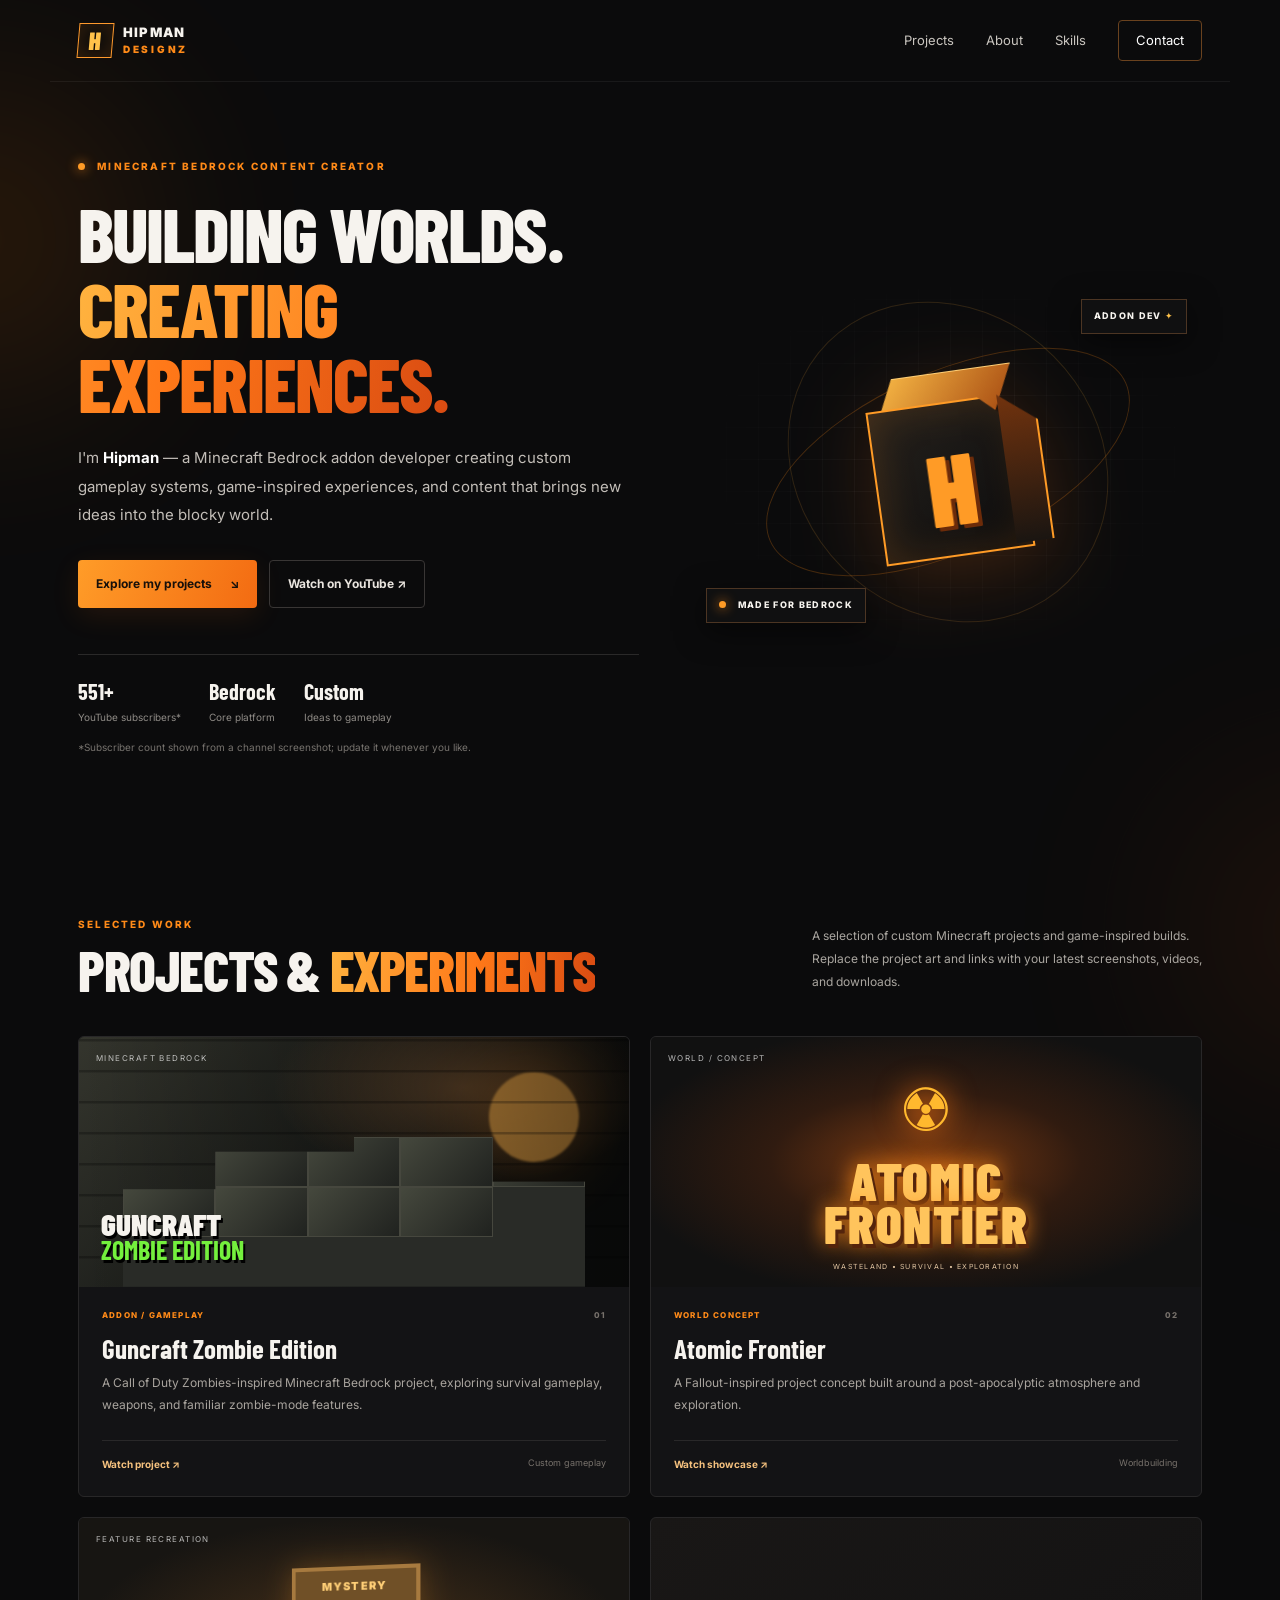
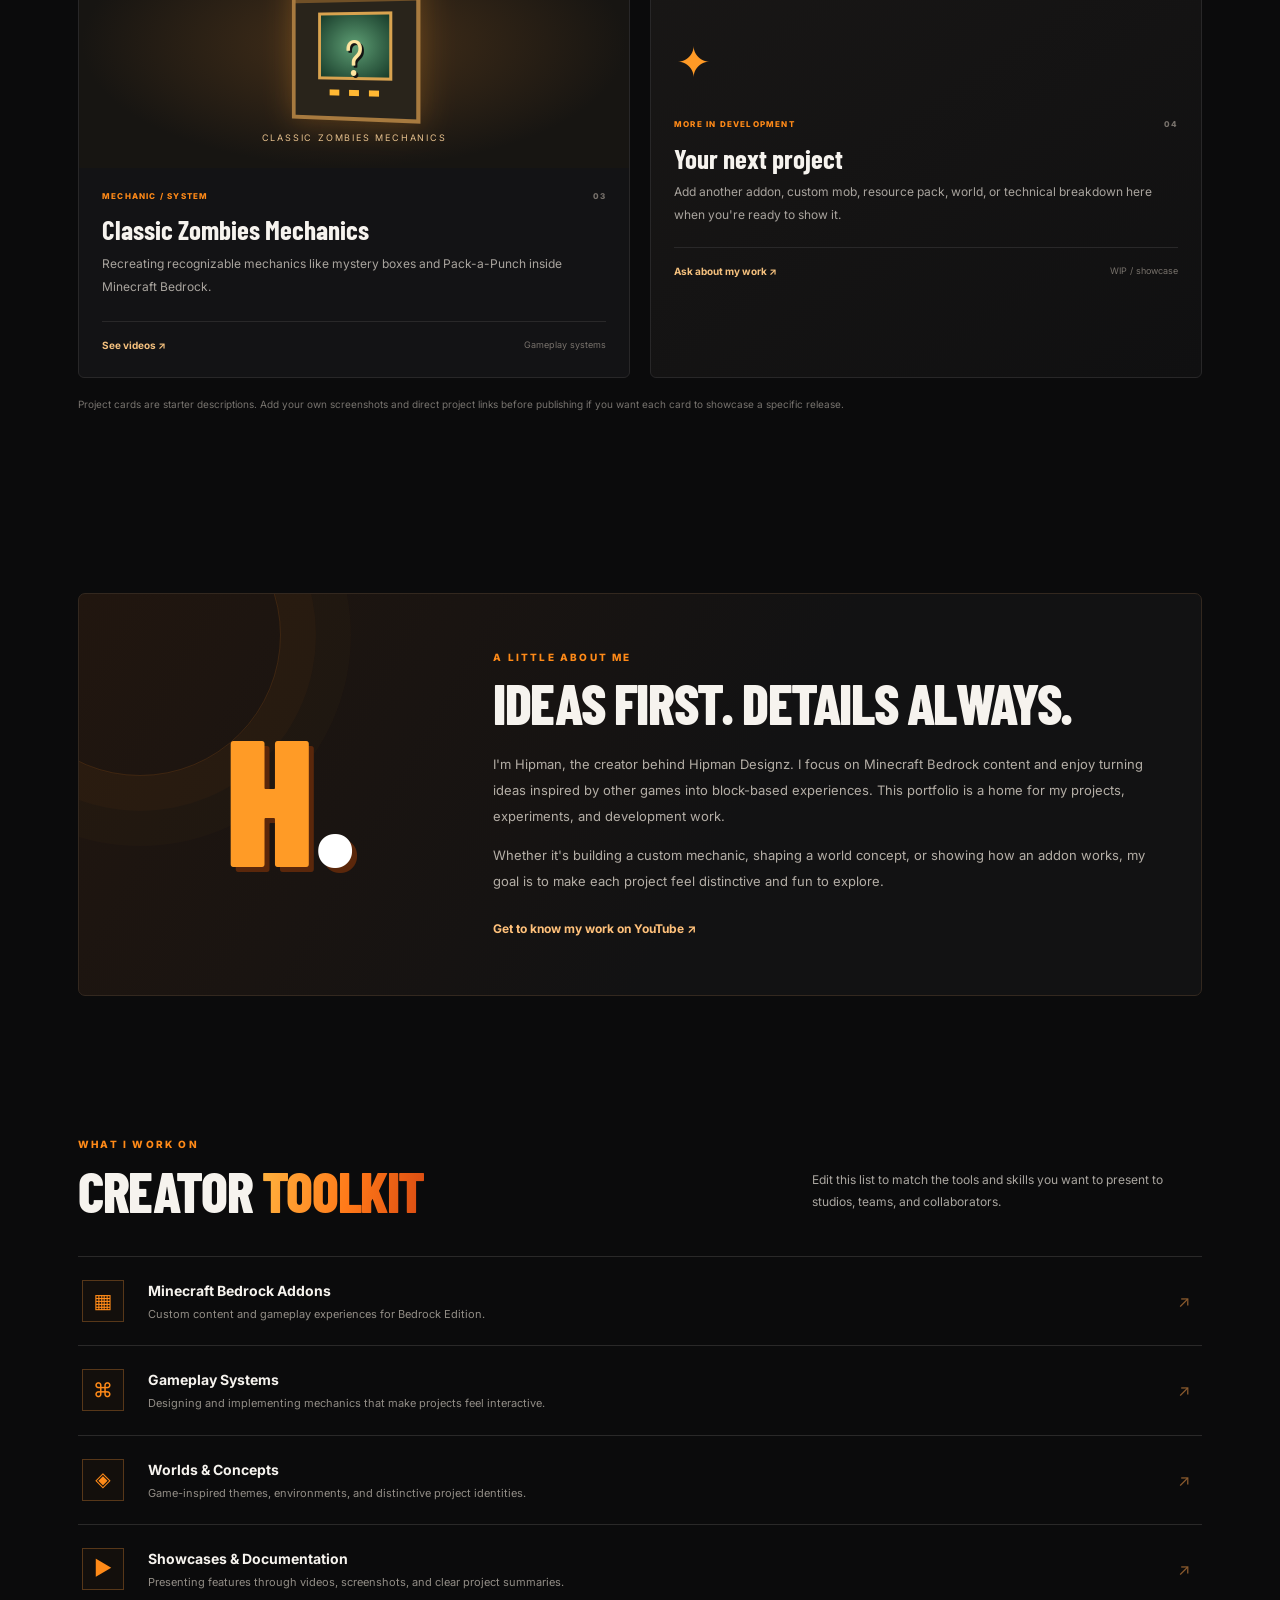
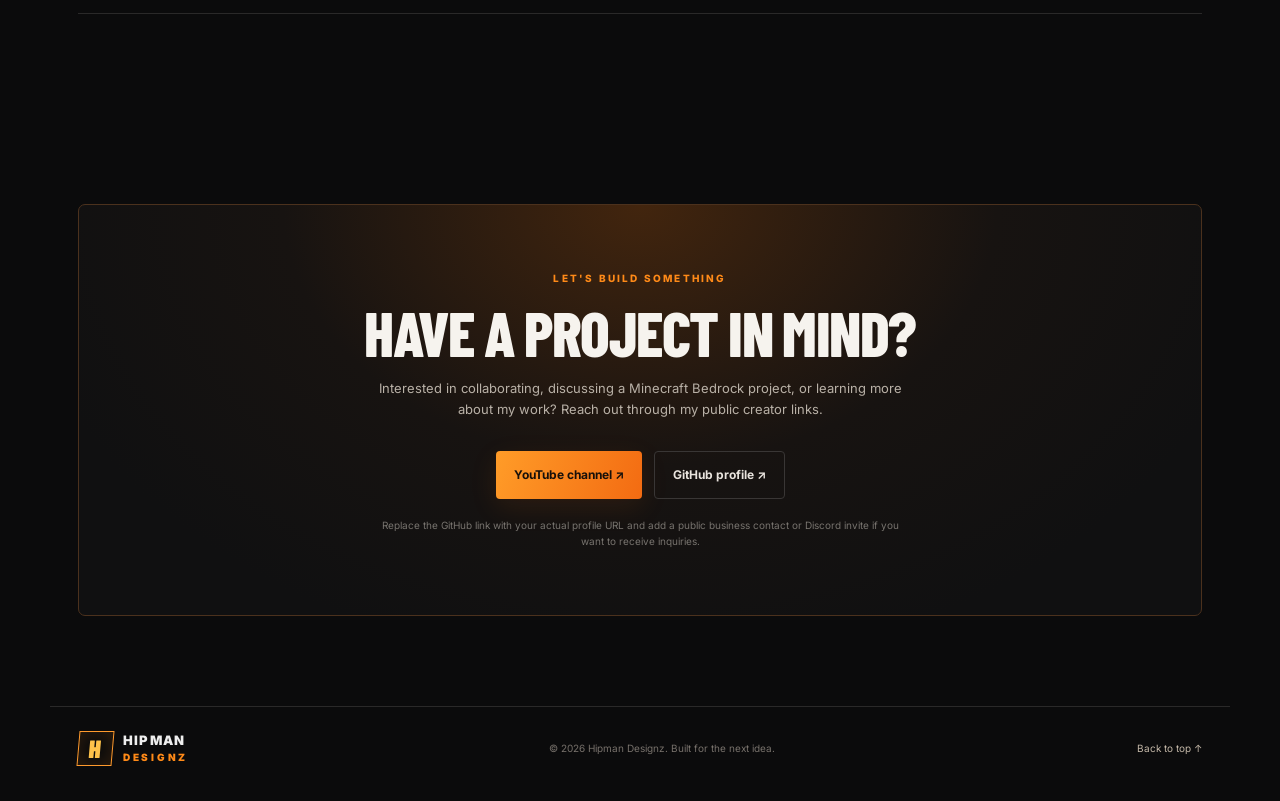
==== index.html @ d63e7470 "Add files via upload" ====
<!doctype html>
<html lang="en">
<head>
  <meta charset="utf-8">
  <meta name="viewport" content="width=device-width, initial-scale=1">
  <meta name="theme-color" content="#101010">
  <meta name="description" content="Hipman Designz — Minecraft Bedrock addon development, custom gameplay systems, and game-inspired creations.">
  <title>Hipman Designz | Minecraft Bedrock Creator</title>
  <link rel="stylesheet" href="styles.css">
</head>
<body>
  <div class="ambient ambient-one"></div><div class="ambient ambient-two"></div>
  <header class="site-header">
    <a class="brand" href="#home" aria-label="Hipman Designz home"><span class="brand-mark">H</span><span>HIPMAN<span class="brand-accent">DESIGNZ</span></span></a>
    <button class="menu-toggle" aria-label="Toggle navigation" aria-expanded="false">☰</button>
    <nav class="nav" id="nav"><a href="#work">Projects</a><a href="#about">About</a><a href="#skills">Skills</a><a href="#contact" class="nav-cta">Contact</a></nav>
  </header>

  <main>
    <section class="hero section" id="home">
      <div class="hero-copy">
        <p class="eyebrow"><span class="status-dot"></span> MINECRAFT BEDROCK CONTENT CREATOR</p>
        <h1>Building worlds.<br><span class="gradient-text">Creating experiences.</span></h1>
        <p class="hero-lede">I'm <strong>Hipman</strong> — a Minecraft Bedrock addon developer creating custom gameplay systems, game-inspired experiences, and content that brings new ideas into the blocky world.</p>
        <div class="hero-actions"><a class="button button-primary" href="#work">Explore my projects <span>↘</span></a><a class="button button-ghost" href="https://www.youtube.com/@HipmanDesignz" target="_blank" rel="noreferrer">Watch on YouTube ↗</a></div>
        <div class="hero-stats"><div><strong>551+</strong><span>YouTube subscribers*</span></div><div><strong>Bedrock</strong><span>Core platform</span></div><div><strong>Custom</strong><span>Ideas to gameplay</span></div></div>
        <p class="micro-note">*Subscriber count shown from a channel screenshot; update it whenever you like.</p>
      </div>
      <div class="hero-art" aria-label="Decorative orange and black pixel-inspired graphic">
        <div class="orbit orbit-a"></div><div class="orbit orbit-b"></div><div class="pixel-cube"><div class="cube-top"></div><div class="cube-front"><span>H</span></div><div class="cube-side"></div></div>
        <div class="floating-tag tag-top">ADDON DEV <span>✦</span></div><div class="floating-tag tag-bottom"><span class="tag-dot"></span> MADE FOR BEDROCK</div>
        <div class="hero-grid"></div>
      </div>
    </section>

    <section class="section work-section" id="work">
      <div class="section-heading"><div><p class="eyebrow">SELECTED WORK</p><h2>Projects & <span class="gradient-text">experiments</span></h2></div><p class="section-intro">A selection of custom Minecraft projects and game-inspired builds. Replace the project art and links with your latest screenshots, videos, and downloads.</p></div>
      <div class="project-grid">
        <article class="project-card project-featured"><div class="project-visual visual-zombie"><span class="visual-label">MINECRAFT BEDROCK</span><div class="pixel-moon"></div><div class="block-building"><i></i><i></i><i></i><i></i><i></i><i></i><i></i><i></i><i></i></div><div class="visual-title">GUNCRAFT <b>ZOMBIE EDITION</b></div></div><div class="project-content"><div class="project-meta"><span>ADDON / GAMEPLAY</span><span class="project-number">01</span></div><h3>Guncraft Zombie Edition</h3><p>A Call of Duty Zombies-inspired Minecraft Bedrock project, exploring survival gameplay, weapons, and familiar zombie-mode features.</p><div class="project-links"><a href="https://www.youtube.com/@HipmanDesignz" target="_blank" rel="noreferrer">Watch project ↗</a><span>Custom gameplay</span></div></div></article>
        <article class="project-card"><div class="project-visual visual-atomic"><span class="visual-label">WORLD / CONCEPT</span><div class="atomic-sun">☢</div><div class="atomic-title">ATOMIC<br>FRONTIER</div><span class="atomic-sub">WASTELAND • SURVIVAL • EXPLORATION</span></div><div class="project-content"><div class="project-meta"><span>WORLD CONCEPT</span><span class="project-number">02</span></div><h3>Atomic Frontier</h3><p>A Fallout-inspired project concept built around a post-apocalyptic atmosphere and exploration.</p><div class="project-links"><a href="https://www.youtube.com/@HipmanDesignz" target="_blank" rel="noreferrer">Watch showcase ↗</a><span>Worldbuilding</span></div></div></article>
        <article class="project-card"><div class="project-visual visual-mechanics"><span class="visual-label">FEATURE RECREATION</span><div class="machine"><div class="machine-top">MYSTERY</div><div class="machine-window">?</div><div class="machine-base"><span></span><span></span><span></span></div></div><div class="mechanics-caption">CLASSIC ZOMBIES MECHANICS</div></div><div class="project-content"><div class="project-meta"><span>MECHANIC / SYSTEM</span><span class="project-number">03</span></div><h3>Classic Zombies Mechanics</h3><p>Recreating recognizable mechanics like mystery boxes and Pack-a-Punch inside Minecraft Bedrock.</p><div class="project-links"><a href="https://www.youtube.com/@HipmanDesignz" target="_blank" rel="noreferrer">See videos ↗</a><span>Gameplay systems</span></div></div></article>
        <article class="project-card project-coming"><div class="coming-icon">✦</div><div class="project-content"><div class="project-meta"><span>MORE IN DEVELOPMENT</span><span class="project-number">04</span></div><h3>Your next project</h3><p>Add another addon, custom mob, resource pack, world, or technical breakdown here when you're ready to show it.</p><div class="project-links"><a href="#contact">Ask about my work ↗</a><span>WIP / showcase</span></div></div></article>
      </div>
      <p class="section-footnote">Project cards are starter descriptions. Add your own screenshots and direct project links before publishing if you want each card to showcase a specific release.</p>
    </section>

    <section class="about-section section" id="about"><div class="about-panel"><div class="about-mark">H<span>.</span></div><div class="about-copy"><p class="eyebrow">A LITTLE ABOUT ME</p><h2>Ideas first. Details always.</h2><p>I'm Hipman, the creator behind Hipman Designz. I focus on Minecraft Bedrock content and enjoy turning ideas inspired by other games into block-based experiences. This portfolio is a home for my projects, experiments, and development work.</p><p>Whether it's building a custom mechanic, shaping a world concept, or showing how an addon works, my goal is to make each project feel distinctive and fun to explore.</p><a class="text-link" href="https://www.youtube.com/@HipmanDesignz" target="_blank" rel="noreferrer">Get to know my work on YouTube ↗</a></div></div></section>

    <section class="section skills-section" id="skills"><div class="section-heading"><div><p class="eyebrow">WHAT I WORK ON</p><h2>Creator <span class="gradient-text">toolkit</span></h2></div><p class="section-intro">Edit this list to match the tools and skills you want to present to studios, teams, and collaborators.</p></div><div class="skill-list"><div class="skill-item"><span class="skill-icon">▦</span><div><h3>Minecraft Bedrock Addons</h3><p>Custom content and gameplay experiences for Bedrock Edition.</p></div><span class="skill-arrow">↗</span></div><div class="skill-item"><span class="skill-icon">⌘</span><div><h3>Gameplay Systems</h3><p>Designing and implementing mechanics that make projects feel interactive.</p></div><span class="skill-arrow">↗</span></div><div class="skill-item"><span class="skill-icon">◈</span><div><h3>Worlds & Concepts</h3><p>Game-inspired themes, environments, and distinctive project identities.</p></div><span class="skill-arrow">↗</span></div><div class="skill-item"><span class="skill-icon">▶</span><div><h3>Showcases & Documentation</h3><p>Presenting features through videos, screenshots, and clear project summaries.</p></div><span class="skill-arrow">↗</span></div></div></section>

    <section class="contact-section section" id="contact"><div class="contact-card"><p class="eyebrow">LET'S BUILD SOMETHING</p><h2>Have a project in mind?</h2><p>Interested in collaborating, discussing a Minecraft Bedrock project, or learning more about my work? Reach out through my public creator links.</p><div class="hero-actions"><a class="button button-primary" href="https://www.youtube.com/@HipmanDesignz" target="_blank" rel="noreferrer">YouTube channel ↗</a><a class="button button-ghost" href="https://github.com/" target="_blank" rel="noreferrer">GitHub profile ↗</a></div><p class="micro-note">Replace the GitHub link with your actual profile URL and add a public business contact or Discord invite if you want to receive inquiries.</p></div></section>
  </main>
  <footer class="site-footer"><a class="brand footer-brand" href="#home"><span class="brand-mark">H</span><span>HIPMAN<span class="brand-accent">DESIGNZ</span></span></a><span>© <span id="year"></span> Hipman Designz. Built for the next idea.</span><a href="#home">Back to top ↑</a></footer>
  <script src="script.js"></script>
</body>
</html>
---- styles.css ----
@import url('https://fonts.googleapis.com/css2?family=Barlow+Condensed:wght@500;600;700;800;900&family=Inter:wght@400;500;600;700&display=swap');
:root{--bg:#0b0b0c;--panel:#131315;--panel2:#19191c;--text:#f6f3ee;--muted:#aaa6a0;--line:#2a2929;--orange:#ff8a18;--amber:#ffc24a;--max:1180px}*{box-sizing:border-box}html{scroll-behavior:smooth;scroll-padding-top:90px}body{margin:0;background:var(--bg);color:var(--text);font-family:Inter,system-ui,sans-serif;line-height:1.65;overflow-x:hidden}a{color:inherit;text-decoration:none}.ambient{position:absolute;pointer-events:none;filter:blur(100px);opacity:.13;border-radius:50%;z-index:-1}.ambient-one{width:320px;height:320px;background:#ff7a00;top:80px;left:-180px}.ambient-two{width:300px;height:300px;background:#a33b00;top:780px;right:-200px}.site-header{height:82px;max-width:var(--max);margin:auto;padding:0 28px;display:flex;align-items:center;justify-content:space-between;border-bottom:1px solid rgba(255,255,255,.06)}.brand{display:flex;align-items:center;gap:10px;font-size:13px;font-weight:900;letter-spacing:.09em;line-height:1.15}.brand-mark{width:35px;height:35px;display:grid;place-items:center;border:1px solid #ff9a2d;color:var(--amber);font-family:'Barlow Condensed',sans-serif;font-size:25px;transform:skew(-5deg);box-shadow:inset 0 0 18px #ff8a1825}.brand-accent{display:block;color:var(--orange);font-size:10px;letter-spacing:.27em;margin-top:4px}.nav{display:flex;align-items:center;gap:32px;font-size:13px;color:#c9c5bf}.nav a:hover,.text-link:hover,.project-links a:hover{color:var(--amber)}.nav-cta{border:1px solid #6a421e;padding:9px 17px;border-radius:4px;color:#fff}.menu-toggle{display:none;background:none;color:white;border:0;font-size:24px}.section{max-width:var(--max);margin:auto;padding:100px 28px}.hero{min-height:650px;display:grid;grid-template-columns:1.05fr .95fr;align-items:center;gap:55px;padding-top:76px;padding-bottom:80px}.eyebrow{font-size:10px;letter-spacing:.22em;font-weight:800;color:var(--orange);margin:0 0 20px}.status-dot,.tag-dot{display:inline-block;width:7px;height:7px;border-radius:50%;background:#ff9b26;box-shadow:0 0 12px #ff8a18;margin-right:8px}.hero h1,.section h2,.contact-card h2{font-family:'Barlow Condensed',Impact,sans-serif;font-size:clamp(46px,6vw,76px);line-height:.99;text-transform:uppercase;letter-spacing:-.025em;margin:0 0 24px;font-weight:800}.gradient-text{background:linear-gradient(100deg,#ffb33f 0%,#ff7818 55%,#d94b12 100%);-webkit-background-clip:text;background-clip:text;color:transparent}.hero-lede{color:#c3beb8;max-width:560px;font-size:15px;line-height:1.9}.hero-lede strong{color:#fff}.hero-actions{display:flex;gap:12px;flex-wrap:wrap;margin-top:30px}.button{display:inline-flex;align-items:center;justify-content:center;gap:18px;padding:13px 18px;border-radius:4px;font-size:12px;font-weight:700;transition:transform .2s,border-color .2s}.button:hover{transform:translateY(-2px)}.button-primary{background:linear-gradient(110deg,#ff9c28,#f36b12);color:#17100a;box-shadow:0 8px 28px #ff7a181a}.button-ghost{border:1px solid #393635;color:#e9e4de}.hero-stats{display:flex;gap:28px;margin-top:46px;padding-top:24px;border-top:1px solid var(--line)}.hero-stats div{display:flex;flex-direction:column}.hero-stats strong{font-family:'Barlow Condensed',sans-serif;font-size:22px;line-height:1.1}.hero-stats span{color:#8f8b86;font-size:10px;margin-top:6px}.micro-note{font-size:10px;color:#77736e;margin-top:14px}.hero-art{height:430px;position:relative;display:grid;place-items:center;isolation:isolate}.hero-grid{position:absolute;inset:20px 0;background-image:linear-gradient(#ffffff09 1px,transparent 1px),linear-gradient(90deg,#ffffff09 1px,transparent 1px);background-size:32px 32px;mask-image:radial-gradient(ellipse,black 20%,transparent 72%);z-index:-1}.orbit{position:absolute;border:1px solid #ff8a183d;border-radius:50%;transform:rotate(-24deg)}.orbit-a{width:390px;height:180px}.orbit-b{width:340px;height:300px;transform:rotate(45deg);border-color:#ffb13c26}.pixel-cube{width:190px;height:190px;position:relative;transform:rotate(-8deg);filter:drop-shadow(0 20px 38px #ff7a1830)}.cube-front{position:absolute;inset:35px 20px 0 20px;background:linear-gradient(140deg,#25211c,#0c0c0d);border:2px solid #ff9b26;display:grid;place-items:center;clip-path:polygon(0 0,75% 0,100% 22%,100% 100%,0 100%);box-shadow:inset 0 0 40px #ff8a182b}.cube-front span{font-family:'Barlow Condensed';font-size:100px;font-weight:900;color:#ff9b26;text-shadow:4px 4px #6c2b09}.cube-top{position:absolute;top:5px;left:20px;width:150px;height:65px;background:linear-gradient(130deg,#ffc24a,#9c3d0b);clip-path:polygon(20% 0,100% 0,80% 100%,0 100%);border:1px solid #ffcf76}.cube-side{position:absolute;right:0;top:35px;width:38px;height:150px;background:linear-gradient(#72330e,#1a1511);clip-path:polygon(0 0,100% 20%,100% 100%,0 100%);border-right:2px solid #ff9b26}.floating-tag{position:absolute;border:1px solid #4c3523;background:#111112e8;padding:9px 12px;font-size:9px;font-weight:800;letter-spacing:.15em;box-shadow:0 8px 30px #0008}.floating-tag span{color:var(--amber)}.tag-top{top:52px;right:15px}.tag-bottom{bottom:54px;left:12px}.section-heading{display:flex;justify-content:space-between;align-items:end;gap:35px;margin-bottom:38px}.section-heading h2,.about-copy h2{font-size:clamp(38px,4.5vw,56px);margin:0}.section-heading .eyebrow{margin-bottom:10px}.section-intro{max-width:390px;color:var(--muted);font-size:12px;line-height:1.9;margin:0 0 4px}.work-section{padding-top:70px}.project-grid{display:grid;grid-template-columns:repeat(2,minmax(0,1fr));gap:20px}.project-card{background:var(--panel);border:1px solid #282728;overflow:hidden;border-radius:6px;transition:transform .25s,border-color .25s}.project-card:hover{transform:translateY(-4px);border-color:#71451f}.project-visual{height:250px;position:relative;overflow:hidden;display:flex;align-items:center;justify-content:center}.visual-label{position:absolute;top:15px;left:17px;font-size:8px;letter-spacing:.18em;color:#ffffffb0;z-index:2}.visual-zombie{background:radial-gradient(ellipse at 70% 20%,#61472d 0%,transparent 35%),linear-gradient(140deg,#34352d,#101211 70%)}.visual-zombie:after{content:"";position:absolute;inset:0;background:repeating-linear-gradient(0deg,transparent 0 28px,#0004 29px 31px),linear-gradient(90deg,transparent,#0008)}.pixel-moon{position:absolute;width:90px;height:90px;border-radius:50%;background:#ffb34b;right:50px;top:35px;filter:blur(1px);opacity:.8;box-shadow:0 0 70px #ff8a1877}.block-building{position:absolute;bottom:0;left:8%;width:84%;height:60%;background:#292b27;clip-path:polygon(0 35%,20% 35%,20% 10%,50% 10%,50% 0,80% 0,80% 30%,100% 30%,100% 100%,0 100%);display:grid;grid-template-columns:repeat(5,1fr);grid-template-rows:repeat(3,1fr);z-index:1}.block-building i{border:1px solid #46473e;background:linear-gradient(135deg,#45483d,#20221f)}.visual-title{position:absolute;z-index:3;bottom:25px;left:22px;font-family:'Barlow Condensed';font-size:31px;font-weight:900;text-shadow:2px 3px #000;line-height:.9}.visual-title b{display:block;color:#74f03d;font-size:26px}.visual-atomic{background:radial-gradient(ellipse at center,#7d3b12 0%,#301b10 40%,#111 78%);flex-direction:column}.atomic-sun{font-size:60px;color:#ffb92e;text-shadow:0 0 30px #ff7711;margin-top:10px}.atomic-title{font-family:'Barlow Condensed';font-weight:900;text-align:center;font-size:53px;line-height:.8;letter-spacing:.03em;color:#ffc45c;text-shadow:3px 4px #54240c,0 0 22px #ff8a18}.atomic-sub{font-size:7px;letter-spacing:.18em;color:#e2c5a2;margin-top:17px}.visual-mechanics{background:radial-gradient(ellipse at 50% 50%,#463019,#171512 70%)}.machine{width:130px;height:155px;border:4px solid #a77a3f;background:#29241b;box-shadow:0 0 28px #ff9c2840;transform:perspective(300px) rotateY(-9deg);text-align:center}.machine-top{background:#705027;color:#ffcf77;font-size:11px;font-weight:900;letter-spacing:.1em;padding:7px}.machine-window{margin:10px auto;width:75px;height:68px;display:grid;place-items:center;border:3px solid #d9a34f;background:radial-gradient(#5e9e74,#183c2a);font-family:'Barlow Condensed';font-size:50px;color:#ffe6a1;text-shadow:2px 2px #111}.machine-base{display:flex;justify-content:center;gap:10px}.machine-base span{width:10px;height:6px;background:#ffb833}.mechanics-caption{position:absolute;bottom:22px;font-size:9px;letter-spacing:.2em;color:#e8c28e}.project-content{padding:22px 23px 24px}.project-meta{display:flex;justify-content:space-between;font-size:8px;font-weight:800;letter-spacing:.15em;color:var(--orange)}.project-number{color:#77716b}.project-content h3{font-family:'Barlow Condensed';font-size:27px;line-height:1.1;margin:12px 0 8px}.project-content p{font-size:12px;line-height:1.9;color:#a9a49e;min-height:48px;margin:0}.project-links{display:flex;align-items:center;justify-content:space-between;gap:12px;margin-top:20px;padding-top:15px;border-top:1px solid #292829;font-size:10px}.project-links a{font-weight:700;color:#f5c17e}.project-links span{color:#77716b;font-size:9px}.project-coming{display:flex;flex-direction:column;justify-content:center;min-height:420px;background:linear-gradient(145deg,#191716,#101011)}.coming-icon{font-size:42px;color:#ff9a26;margin:35px 25px 0}.project-coming .project-content p{min-height:0}.section-footnote{font-size:10px;color:#77736e;margin-top:18px}.about-section{padding-top:70px;padding-bottom:70px}.about-panel{display:grid;grid-template-columns:.65fr 1.35fr;gap:45px;align-items:center;padding:55px;border:1px solid #33281f;background:linear-gradient(120deg,#21160f,#121213 58%);border-radius:7px;position:relative;overflow:hidden}.about-panel:after{content:"";position:absolute;width:280px;height:280px;border:1px solid #ff8a1825;border-radius:50%;left:-80px;top:-100px;box-shadow:0 0 0 35px #ff8a1808,0 0 0 70px #ff8a1805}.about-mark{font-family:'Barlow Condensed';font-size:180px;font-weight:900;line-height:1;text-align:center;color:#ff9b26;text-shadow:5px 5px #5a270b;z-index:1}.about-mark span{color:#fff}.about-copy .eyebrow{margin-bottom:10px}.about-copy h2{margin-bottom:20px}.about-copy p:not(.eyebrow){color:#b4aea6;font-size:13px;line-height:2}.text-link{display:inline-block;color:#ffc17b;font-size:12px;font-weight:700;margin-top:12px}.skills-section{padding-top:70px}.skill-list{border-top:1px solid var(--line)}.skill-item{display:grid;grid-template-columns:48px 1fr 20px;gap:18px;align-items:center;padding:22px 4px;border-bottom:1px solid var(--line)}.skill-icon{width:42px;height:42px;border:1px solid #573719;display:grid;place-items:center;color:var(--orange);font-size:20px;background:#ff8a1808}.skill-item h3{font-size:14px;margin:0 0 3px}.skill-item p{font-size:11px;color:#928d86;margin:0}.skill-arrow{color:#8a5a2d}.contact-section{padding-top:90px;padding-bottom:90px}.contact-card{text-align:center;padding:65px 25px;border:1px solid #4b311d;background:radial-gradient(ellipse at 50% 0%,#42250e 0%,#171311 45%,#101011 80%);border-radius:7px}.contact-card .eyebrow{margin-bottom:15px}.contact-card h2{font-size:clamp(40px,5vw,62px);margin-bottom:15px}.contact-card>p:not(.eyebrow):not(.micro-note){max-width:560px;margin:0 auto;color:#b9b1a7;font-size:13px}.contact-card .hero-actions{justify-content:center}.contact-card .micro-note{max-width:540px;margin:18px auto 0}.site-footer{max-width:var(--max);margin:auto;padding:24px 28px 35px;border-top:1px solid var(--line);display:flex;align-items:center;justify-content:space-between;gap:20px;color:#77716b;font-size:10px}.footer-brand{color:#eee}.site-footer>a:last-child{color:#c4b8a8}.site-footer>a:last-child:hover{color:var(--amber)}
@media(max-width:800px){.hero{grid-template-columns:1fr;gap:15px;padding-top:65px}.hero-art{height:320px;grid-row:1}.hero-copy{grid-row:2}.hero h1{font-size:58px}.section-heading{display:block}.section-intro{margin-top:18px}.project-grid{grid-template-columns:1fr}.about-panel{grid-template-columns:1fr;padding:32px 24px;gap:10px}.about-mark{font-size:100px}.project-coming{min-height:300px}.site-footer{flex-wrap:wrap}.nav{gap:18px}}@media(max-width:560px){.site-header{height:70px;padding:0 18px}.menu-toggle{display:block}.nav{display:none;position:absolute;top:69px;left:0;right:0;z-index:10;background:#111;padding:20px;flex-direction:column;align-items:stretch;border-bottom:1px solid var(--line)}.nav.open{display:flex}.nav a{padding:8px}.section{padding:70px 18px}.hero{padding-top:35px}.hero-art{height:270px}.orbit-a{width:280px;height:140px}.orbit-b{width:250px;height:220px}.pixel-cube{transform:scale(.8) rotate(-8deg)}.tag-top{right:0;top:25px}.tag-bottom{left:0;bottom:28px}.hero h1{font-size:48px}.hero-stats{gap:17px}.hero-stats strong{font-size:19px}.hero-stats span{font-size:9px}.project-visual{height:220px}.project-content{padding:19px}.about-panel{padding:28px 20px}.skill-item{grid-template-columns:42px 1fr 14px;gap:12px}.site-footer{padding:22px 18px;justify-content:center;text-align:center;flex-direction:column}.contact-card{padding:48px 18px}}
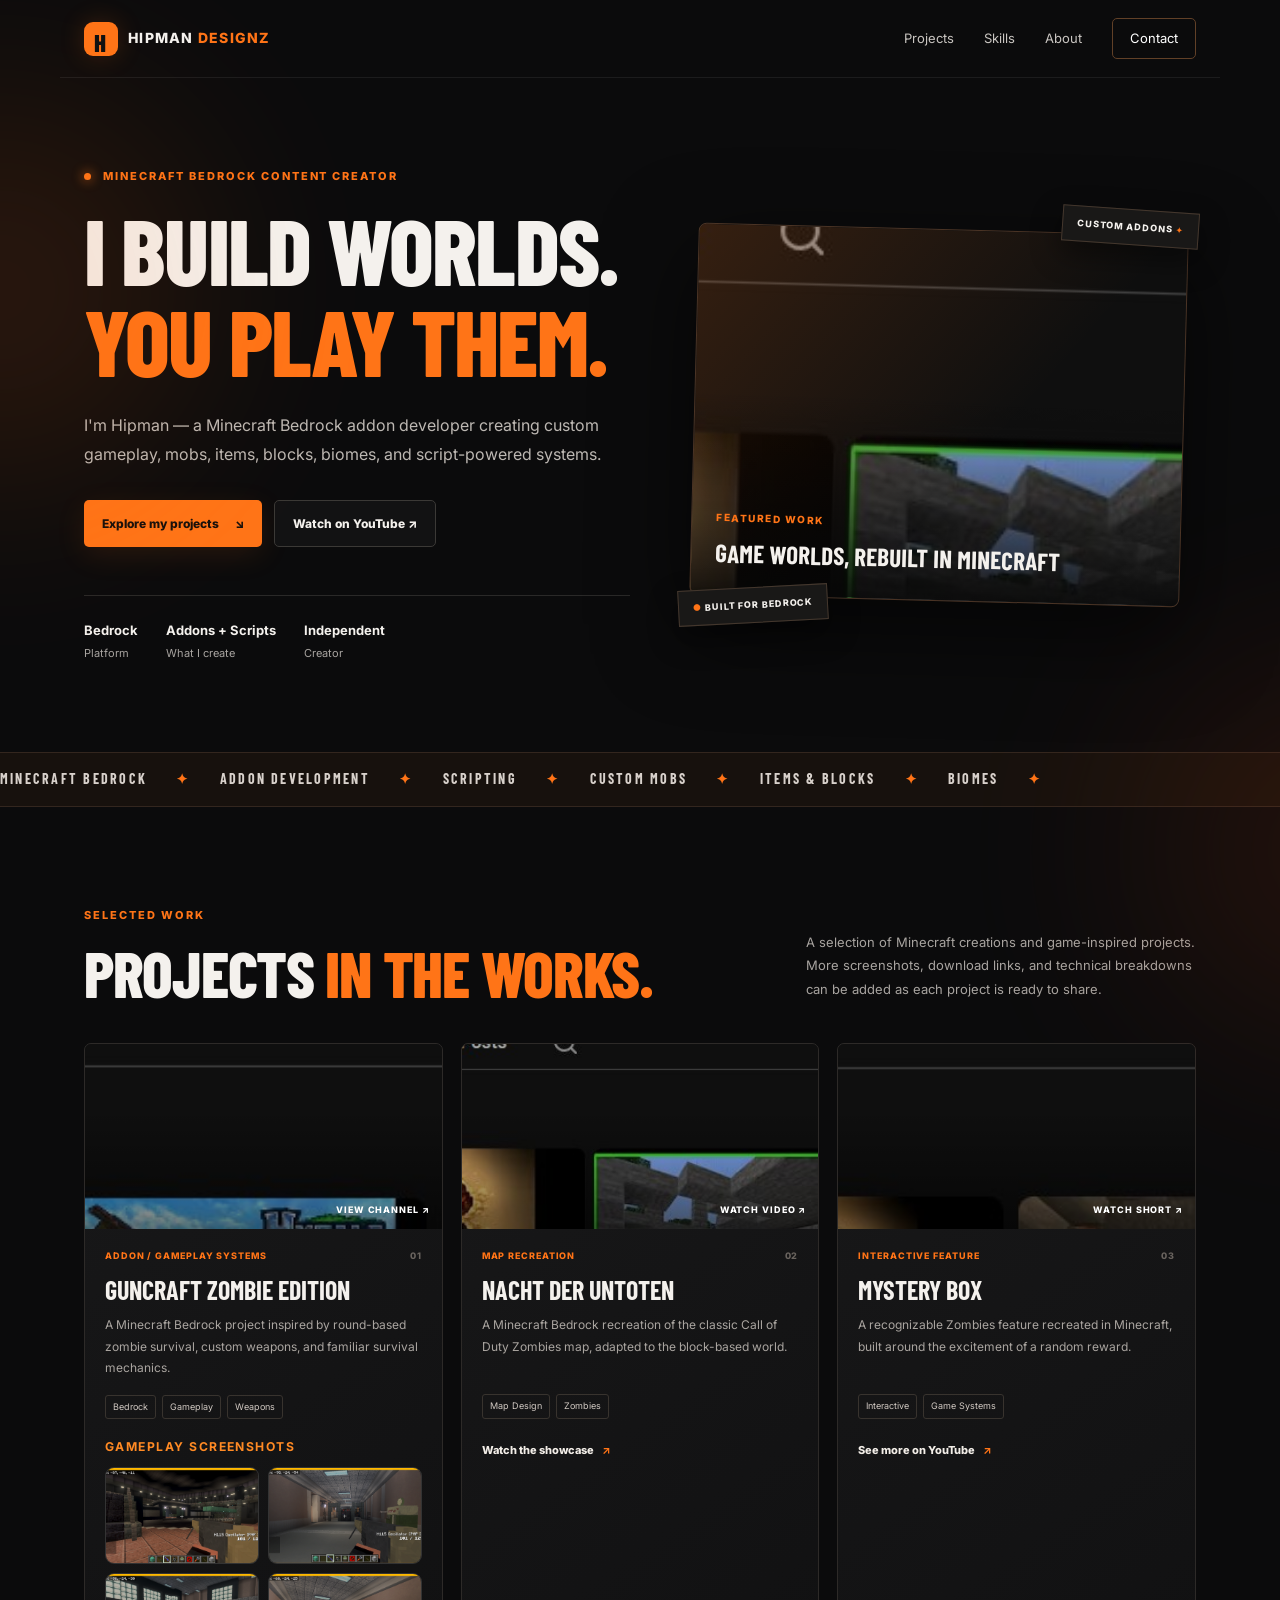
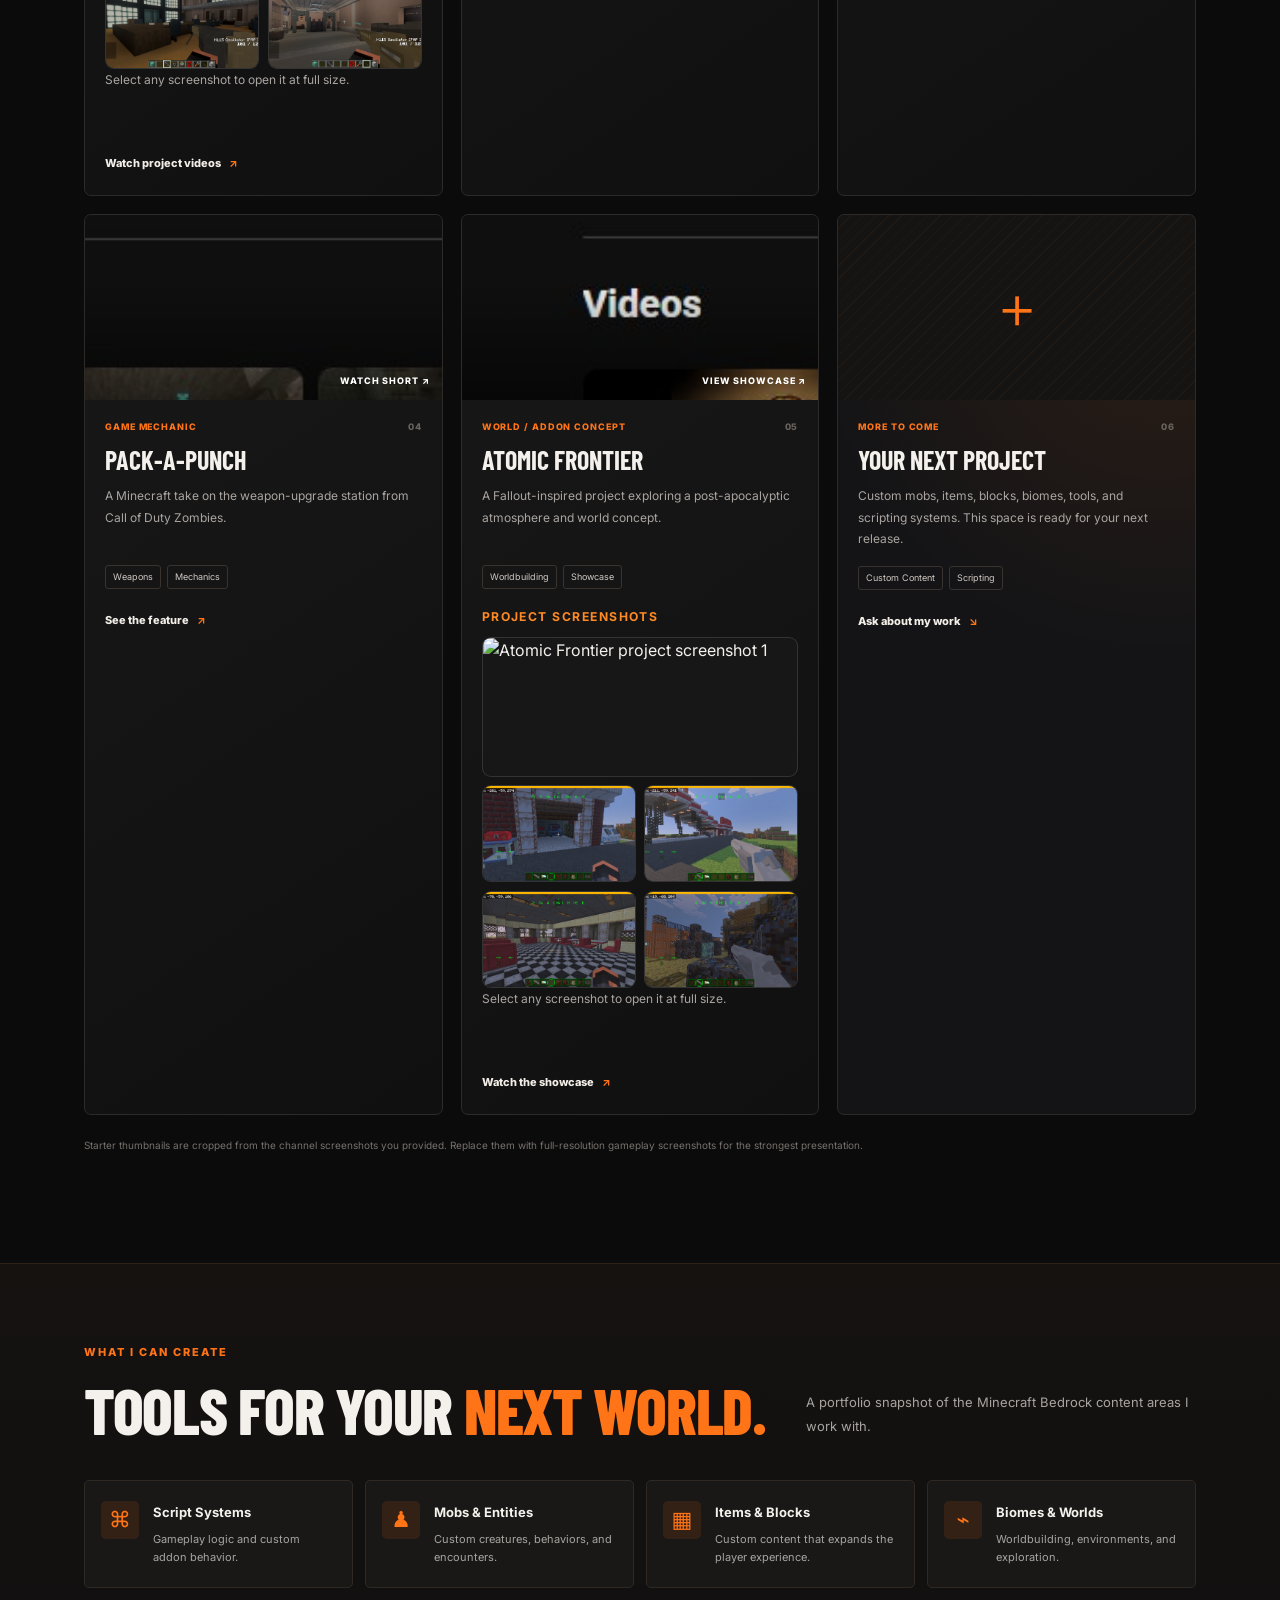
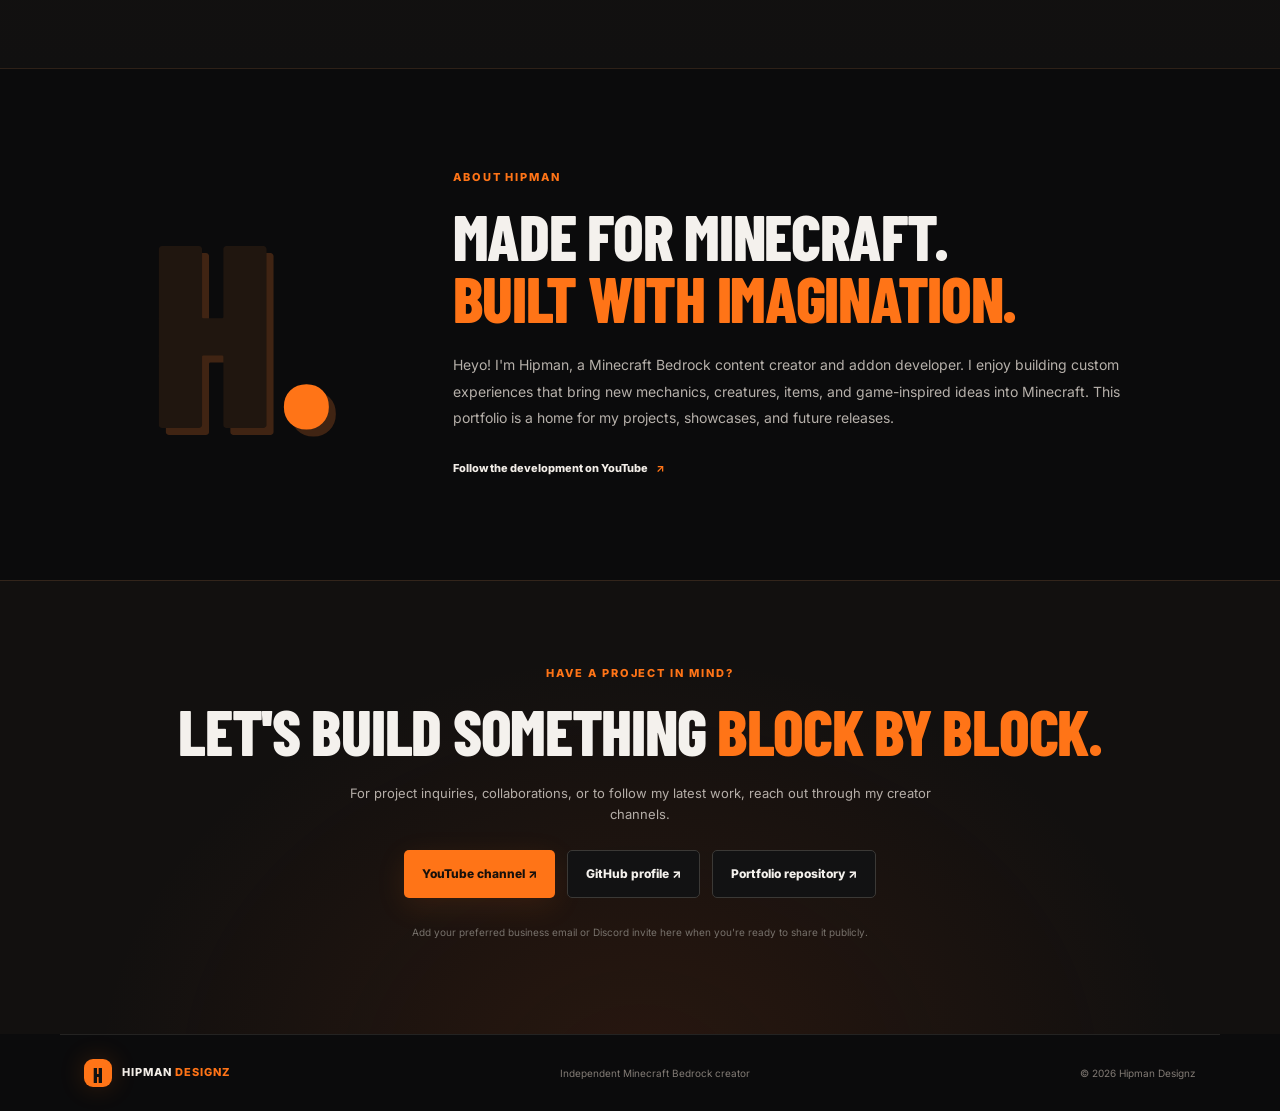
==== commit 6272d3bb: "Add files via upload" ====
--- a/index.html
+++ b/index.html
@@ -4,53 +4,120 @@
   <meta charset="utf-8">
   <meta name="viewport" content="width=device-width, initial-scale=1">
   <meta name="theme-color" content="#101010">
-  <meta name="description" content="Hipman Designz — Minecraft Bedrock addon development, custom gameplay systems, and game-inspired creations.">
+  <meta name="description" content="Hipman Designz — Minecraft Bedrock addon developer creating custom mobs, items, blocks, biomes, scripts, and game-inspired experiences.">
+  <meta property="og:title" content="Hipman Designz | Minecraft Bedrock Creator">
+  <meta property="og:description" content="Minecraft Bedrock add-ons, scripting, custom content, and game-inspired projects.">
+  <meta property="og:type" content="website">
   <title>Hipman Designz | Minecraft Bedrock Creator</title>
   <link rel="stylesheet" href="styles.css">
+
+  <style>
+    .screenshot-gallery { margin-top: 1.1rem; }
+    .screenshot-gallery h4 { margin: 0 0 .65rem; color: #ff8a24; font-size: .76rem; letter-spacing: .12em; text-transform: uppercase; }
+    .screenshot-grid { display: grid; grid-template-columns: repeat(2, minmax(0, 1fr)); gap: .55rem; }
+    .screenshot-grid a { display: block; overflow: hidden; border: 1px solid rgba(255,255,255,.12); border-radius: 9px; background: #171717; }
+    .screenshot-grid img { display: block; width: 100%; aspect-ratio: 16 / 10; object-fit: cover; transition: transform .25s ease; }
+    .screenshot-grid a:hover img, .screenshot-grid a:focus-visible img { transform: scale(1.04); }
+    .screenshot-grid .wide-shot { grid-column: 1 / -1; }
+    .screenshot-grid .wide-shot img { aspect-ratio: 16 / 7; }
+    .screenshot-caption { margin: .55rem 0 0; color: #a9a9a9; font-size: .78rem; }
+    @media (max-width: 520px) { .screenshot-grid { gap: .4rem; } }
+    @media (prefers-reduced-motion: reduce) { .screenshot-grid img { transition: none; } }
+  </style>
+
+  <script src="script.js" defer></script>
 </head>
 <body>
   <div class="ambient ambient-one"></div><div class="ambient ambient-two"></div>
   <header class="site-header">
-    <a class="brand" href="#home" aria-label="Hipman Designz home"><span class="brand-mark">H</span><span>HIPMAN<span class="brand-accent">DESIGNZ</span></span></a>
-    <button class="menu-toggle" aria-label="Toggle navigation" aria-expanded="false">☰</button>
-    <nav class="nav" id="nav"><a href="#work">Projects</a><a href="#about">About</a><a href="#skills">Skills</a><a href="#contact" class="nav-cta">Contact</a></nav>
+    <a class="brand" href="#home" aria-label="Hipman Designz home"><span class="brand-mark">H</span><span>HIPMAN<span class="accent"> DESIGNZ</span></span></a>
+    <button class="menu-toggle" aria-expanded="false" aria-controls="site-nav">Menu</button>
+    <nav id="site-nav">
+      <a href="#projects">Projects</a><a href="#skills">Skills</a><a href="#about">About</a><a href="#contact" class="nav-cta">Contact</a>
+    </nav>
   </header>
 
   <main>
     <section class="hero section" id="home">
       <div class="hero-copy">
         <p class="eyebrow"><span class="status-dot"></span> MINECRAFT BEDROCK CONTENT CREATOR</p>
-        <h1>Building worlds.<br><span class="gradient-text">Creating experiences.</span></h1>
-        <p class="hero-lede">I'm <strong>Hipman</strong> — a Minecraft Bedrock addon developer creating custom gameplay systems, game-inspired experiences, and content that brings new ideas into the blocky world.</p>
-        <div class="hero-actions"><a class="button button-primary" href="#work">Explore my projects <span>↘</span></a><a class="button button-ghost" href="https://www.youtube.com/@HipmanDesignz" target="_blank" rel="noreferrer">Watch on YouTube ↗</a></div>
-        <div class="hero-stats"><div><strong>551+</strong><span>YouTube subscribers*</span></div><div><strong>Bedrock</strong><span>Core platform</span></div><div><strong>Custom</strong><span>Ideas to gameplay</span></div></div>
-        <p class="micro-note">*Subscriber count shown from a channel screenshot; update it whenever you like.</p>
+        <h1>I build worlds.<br><span class="orange-text">You play them.</span></h1>
+        <p class="hero-lead">I'm Hipman — a Minecraft Bedrock addon developer creating custom gameplay, mobs, items, blocks, biomes, and script-powered systems.</p>
+        <div class="hero-actions"><a class="button button-primary" href="#projects">Explore my projects <span>↘</span></a><a class="button button-ghost" href="https://www.youtube.com/@HipmanDesignz" target="_blank" rel="noopener">Watch on YouTube ↗</a></div>
+        <div class="hero-stats"><div><strong>Bedrock</strong><span>Platform</span></div><div><strong>Addons + Scripts</strong><span>What I create</span></div><div><strong>Independent</strong><span>Creator</span></div></div>
       </div>
-      <div class="hero-art" aria-label="Decorative orange and black pixel-inspired graphic">
-        <div class="orbit orbit-a"></div><div class="orbit orbit-b"></div><div class="pixel-cube"><div class="cube-top"></div><div class="cube-front"><span>H</span></div><div class="cube-side"></div></div>
-        <div class="floating-tag tag-top">ADDON DEV <span>✦</span></div><div class="floating-tag tag-bottom"><span class="tag-dot"></span> MADE FOR BEDROCK</div>
-        <div class="hero-grid"></div>
+      <div class="hero-art">
+        <div class="art-frame"><img src="assets/nacht-der-untoten.jpg" alt="Minecraft Bedrock custom map showcase from Hipman's channel"><div class="art-overlay"><span>FEATURED WORK</span><strong>Game worlds, rebuilt in Minecraft</strong></div></div>
+        <div class="floating-tag tag-top">CUSTOM ADDONS <b>✦</b></div><div class="floating-tag tag-bottom"><b>●</b> BUILT FOR BEDROCK</div>
       </div>
     </section>
 
-    <section class="section work-section" id="work">
-      <div class="section-heading"><div><p class="eyebrow">SELECTED WORK</p><h2>Projects & <span class="gradient-text">experiments</span></h2></div><p class="section-intro">A selection of custom Minecraft projects and game-inspired builds. Replace the project art and links with your latest screenshots, videos, and downloads.</p></div>
+    <section class="ticker" aria-label="Skills"><div>MINECRAFT BEDROCK <span>✦</span> ADDON DEVELOPMENT <span>✦</span> SCRIPTING <span>✦</span> CUSTOM MOBS <span>✦</span> ITEMS & BLOCKS <span>✦</span> BIOMES <span>✦</span></div></section>
+
+    <section class="section" id="projects">
+      <div class="section-heading"><div><p class="eyebrow">SELECTED WORK</p><h2>Projects <span class="orange-text">in the works.</span></h2></div><p class="section-intro">A selection of Minecraft creations and game-inspired projects. More screenshots, download links, and technical breakdowns can be added as each project is ready to share.</p></div>
       <div class="project-grid">
-        <article class="project-card project-featured"><div class="project-visual visual-zombie"><span class="visual-label">MINECRAFT BEDROCK</span><div class="pixel-moon"></div><div class="block-building"><i></i><i></i><i></i><i></i><i></i><i></i><i></i><i></i><i></i></div><div class="visual-title">GUNCRAFT <b>ZOMBIE EDITION</b></div></div><div class="project-content"><div class="project-meta"><span>ADDON / GAMEPLAY</span><span class="project-number">01</span></div><h3>Guncraft Zombie Edition</h3><p>A Call of Duty Zombies-inspired Minecraft Bedrock project, exploring survival gameplay, weapons, and familiar zombie-mode features.</p><div class="project-links"><a href="https://www.youtube.com/@HipmanDesignz" target="_blank" rel="noreferrer">Watch project ↗</a><span>Custom gameplay</span></div></div></article>
-        <article class="project-card"><div class="project-visual visual-atomic"><span class="visual-label">WORLD / CONCEPT</span><div class="atomic-sun">☢</div><div class="atomic-title">ATOMIC<br>FRONTIER</div><span class="atomic-sub">WASTELAND • SURVIVAL • EXPLORATION</span></div><div class="project-content"><div class="project-meta"><span>WORLD CONCEPT</span><span class="project-number">02</span></div><h3>Atomic Frontier</h3><p>A Fallout-inspired project concept built around a post-apocalyptic atmosphere and exploration.</p><div class="project-links"><a href="https://www.youtube.com/@HipmanDesignz" target="_blank" rel="noreferrer">Watch showcase ↗</a><span>Worldbuilding</span></div></div></article>
-        <article class="project-card"><div class="project-visual visual-mechanics"><span class="visual-label">FEATURE RECREATION</span><div class="machine"><div class="machine-top">MYSTERY</div><div class="machine-window">?</div><div class="machine-base"><span></span><span></span><span></span></div></div><div class="mechanics-caption">CLASSIC ZOMBIES MECHANICS</div></div><div class="project-content"><div class="project-meta"><span>MECHANIC / SYSTEM</span><span class="project-number">03</span></div><h3>Classic Zombies Mechanics</h3><p>Recreating recognizable mechanics like mystery boxes and Pack-a-Punch inside Minecraft Bedrock.</p><div class="project-links"><a href="https://www.youtube.com/@HipmanDesignz" target="_blank" rel="noreferrer">See videos ↗</a><span>Gameplay systems</span></div></div></article>
-        <article class="project-card project-coming"><div class="coming-icon">✦</div><div class="project-content"><div class="project-meta"><span>MORE IN DEVELOPMENT</span><span class="project-number">04</span></div><h3>Your next project</h3><p>Add another addon, custom mob, resource pack, world, or technical breakdown here when you're ready to show it.</p><div class="project-links"><a href="#contact">Ask about my work ↗</a><span>WIP / showcase</span></div></div></article>
+        <article class="project-card project-featured">
+          <a class="project-image" href="https://www.youtube.com/@HipmanDesignz" target="_blank" rel="noopener"><img src="assets/guncraft-ze.jpg" alt="Guncraft Zombie Edition video thumbnail"><span class="image-link">VIEW CHANNEL ↗</span></a>
+          <div class="project-body"><div class="project-meta"><span>ADDON / GAMEPLAY SYSTEMS</span><span class="project-number">01</span></div><h3>Guncraft Zombie Edition</h3><p>A Minecraft Bedrock project inspired by round-based zombie survival, custom weapons, and familiar survival mechanics.</p><div class="tags"><span>Bedrock</span><span>Gameplay</span><span>Weapons</span></div>
+            <div class="screenshot-gallery">
+              <h4>Gameplay screenshots</h4>
+              <div class="screenshot-grid">
+                <a href="assets/gcze_1.png" target="_blank" rel="noopener"><img src="assets/gcze_1.png" alt="Guncraft Zombie Edition screenshot 1" loading="lazy"></a>
+                <a href="assets/gcze_2.png" target="_blank" rel="noopener"><img src="assets/gcze_2.png" alt="Guncraft Zombie Edition screenshot 2" loading="lazy"></a>
+                <a href="assets/gcze_3.png" target="_blank" rel="noopener"><img src="assets/gcze_3.png" alt="Guncraft Zombie Edition screenshot 3" loading="lazy"></a>
+                <a href="assets/gcze_4.png" target="_blank" rel="noopener"><img src="assets/gcze_4.png" alt="Guncraft Zombie Edition screenshot 4" loading="lazy"></a>
+              </div>
+              <p class="screenshot-caption">Select any screenshot to open it at full size.</p>
+            </div>
+            <a class="text-link" href="https://www.youtube.com/@HipmanDesignz" target="_blank" rel="noopener">Watch project videos <b>↗</b></a></div>
+        </article>
+        <article class="project-card">
+          <a class="project-image" href="https://www.youtube.com/@HipmanDesignz" target="_blank" rel="noopener"><img src="assets/nacht-der-untoten.jpg" alt="Minecraft recreation of Nacht der Untoten"><span class="image-link">WATCH VIDEO ↗</span></a>
+          <div class="project-body"><div class="project-meta"><span>MAP RECREATION</span><span class="project-number">02</span></div><h3>Nacht der Untoten</h3><p>A Minecraft Bedrock recreation of the classic Call of Duty Zombies map, adapted to the block-based world.</p><div class="tags"><span>Map Design</span><span>Zombies</span></div><a class="text-link" href="https://www.youtube.com/@HipmanDesignz" target="_blank" rel="noopener">Watch the showcase <b>↗</b></a></div>
+        </article>
+        <article class="project-card">
+          <a class="project-image" href="https://www.youtube.com/@HipmanDesignz" target="_blank" rel="noopener"><img src="assets/mystery-box.jpg" alt="Minecraft Bedrock mystery box recreation"><span class="image-link">WATCH SHORT ↗</span></a>
+          <div class="project-body"><div class="project-meta"><span>INTERACTIVE FEATURE</span><span class="project-number">03</span></div><h3>Mystery Box</h3><p>A recognizable Zombies feature recreated in Minecraft, built around the excitement of a random reward.</p><div class="tags"><span>Interactive</span><span>Game Systems</span></div><a class="text-link" href="https://www.youtube.com/@HipmanDesignz" target="_blank" rel="noopener">See more on YouTube <b>↗</b></a></div>
+        </article>
+        <article class="project-card">
+          <a class="project-image" href="https://www.youtube.com/@HipmanDesignz" target="_blank" rel="noopener"><img src="assets/pack-a-punch.jpg" alt="Minecraft Bedrock Pack-a-Punch recreation"><span class="image-link">WATCH SHORT ↗</span></a>
+          <div class="project-body"><div class="project-meta"><span>GAME MECHANIC</span><span class="project-number">04</span></div><h3>Pack-a-Punch</h3><p>A Minecraft take on the weapon-upgrade station from Call of Duty Zombies.</p><div class="tags"><span>Weapons</span><span>Mechanics</span></div><a class="text-link" href="https://www.youtube.com/@HipmanDesignz" target="_blank" rel="noopener">See the feature <b>↗</b></a></div>
+        </article>
+        <article class="project-card">
+          <a class="project-image" href="https://www.youtube.com/@HipmanDesignz" target="_blank" rel="noopener"><img src="assets/atomic-frontier.jpg" alt="Atomic Frontier project logo thumbnail"><span class="image-link">VIEW SHOWCASE ↗</span></a>
+          <div class="project-body"><div class="project-meta"><span>WORLD / ADDON CONCEPT</span><span class="project-number">05</span></div><h3>Atomic Frontier</h3><p>A Fallout-inspired project exploring a post-apocalyptic atmosphere and world concept.</p><div class="tags"><span>Worldbuilding</span><span>Showcase</span></div>
+            <div class="screenshot-gallery">
+              <h4>Project screenshots</h4>
+              <div class="screenshot-grid">
+                <a class="wide-shot" href="assets/amonic_1.png" target="_blank" rel="noopener"><img src="assets/amonic_1.png" alt="Atomic Frontier project screenshot 1" loading="lazy"></a>
+                <a href="assets/atomic_2.png" target="_blank" rel="noopener"><img src="assets/atomic_2.png" alt="Atomic Frontier project screenshot 2" loading="lazy"></a>
+                <a href="assets/atomic_3.png" target="_blank" rel="noopener"><img src="assets/atomic_3.png" alt="Atomic Frontier project screenshot 3" loading="lazy"></a>
+                <a href="assets/atomic_4.png" target="_blank" rel="noopener"><img src="assets/atomic_4.png" alt="Atomic Frontier project screenshot 4" loading="lazy"></a>
+                <a href="assets/atomic_5.png" target="_blank" rel="noopener"><img src="assets/atomic_5.png" alt="Atomic Frontier project screenshot 5" loading="lazy"></a>
+              </div>
+              <p class="screenshot-caption">Select any screenshot to open it at full size.</p>
+            </div>
+            <a class="text-link" href="https://www.youtube.com/@HipmanDesignz" target="_blank" rel="noopener">Watch the showcase <b>↗</b></a></div>
+        </article>
+        <article class="project-card project-note">
+          <div class="note-icon">＋</div><div class="project-body"><div class="project-meta"><span>MORE TO COME</span><span class="project-number">06</span></div><h3>Your next project</h3><p>Custom mobs, items, blocks, biomes, tools, and scripting systems. This space is ready for your next release.</p><div class="tags"><span>Custom Content</span><span>Scripting</span></div><a class="text-link" href="#contact">Ask about my work <b>↘</b></a></div>
+        </article>
       </div>
-      <p class="section-footnote">Project cards are starter descriptions. Add your own screenshots and direct project links before publishing if you want each card to showcase a specific release.</p>
+      <p class="small-note">Starter thumbnails are cropped from the channel screenshots you provided. Replace them with full-resolution gameplay screenshots for the strongest presentation.</p>
     </section>
 
-    <section class="about-section section" id="about"><div class="about-panel"><div class="about-mark">H<span>.</span></div><div class="about-copy"><p class="eyebrow">A LITTLE ABOUT ME</p><h2>Ideas first. Details always.</h2><p>I'm Hipman, the creator behind Hipman Designz. I focus on Minecraft Bedrock content and enjoy turning ideas inspired by other games into block-based experiences. This portfolio is a home for my projects, experiments, and development work.</p><p>Whether it's building a custom mechanic, shaping a world concept, or showing how an addon works, my goal is to make each project feel distinctive and fun to explore.</p><a class="text-link" href="https://www.youtube.com/@HipmanDesignz" target="_blank" rel="noreferrer">Get to know my work on YouTube ↗</a></div></div></section>
+    <section class="skills-section" id="skills"><div class="section section-inner"><div class="section-heading"><div><p class="eyebrow">WHAT I CAN CREATE</p><h2>Tools for your <span class="orange-text">next world.</span></h2></div><p class="section-intro">A portfolio snapshot of the Minecraft Bedrock content areas I work with.</p></div><div class="skills-grid">
+      <div class="skill"><span class="skill-icon">⌘</span><div><h3>Script Systems</h3><p>Gameplay logic and custom addon behavior.</p></div></div>
+      <div class="skill"><span class="skill-icon">♟</span><div><h3>Mobs & Entities</h3><p>Custom creatures, behaviors, and encounters.</p></div></div>
+      <div class="skill"><span class="skill-icon">▦</span><div><h3>Items & Blocks</h3><p>Custom content that expands the player experience.</p></div></div>
+      <div class="skill"><span class="skill-icon">⌁</span><div><h3>Biomes & Worlds</h3><p>Worldbuilding, environments, and exploration.</p></div></div>
+    </div></div></section>
 
-    <section class="section skills-section" id="skills"><div class="section-heading"><div><p class="eyebrow">WHAT I WORK ON</p><h2>Creator <span class="gradient-text">toolkit</span></h2></div><p class="section-intro">Edit this list to match the tools and skills you want to present to studios, teams, and collaborators.</p></div><div class="skill-list"><div class="skill-item"><span class="skill-icon">▦</span><div><h3>Minecraft Bedrock Addons</h3><p>Custom content and gameplay experiences for Bedrock Edition.</p></div><span class="skill-arrow">↗</span></div><div class="skill-item"><span class="skill-icon">⌘</span><div><h3>Gameplay Systems</h3><p>Designing and implementing mechanics that make projects feel interactive.</p></div><span class="skill-arrow">↗</span></div><div class="skill-item"><span class="skill-icon">◈</span><div><h3>Worlds & Concepts</h3><p>Game-inspired themes, environments, and distinctive project identities.</p></div><span class="skill-arrow">↗</span></div><div class="skill-item"><span class="skill-icon">▶</span><div><h3>Showcases & Documentation</h3><p>Presenting features through videos, screenshots, and clear project summaries.</p></div><span class="skill-arrow">↗</span></div></div></section>
+    <section class="section about-section" id="about"><div class="about-mark">H<span>.</span></div><div><p class="eyebrow">ABOUT HIPMAN</p><h2>Made for Minecraft.<br><span class="orange-text">Built with imagination.</span></h2><p class="about-copy">Heyo! I'm Hipman, a Minecraft Bedrock content creator and addon developer. I enjoy building custom experiences that bring new mechanics, creatures, items, and game-inspired ideas into Minecraft. This portfolio is a home for my projects, showcases, and future releases.</p><a class="text-link" href="https://www.youtube.com/@HipmanDesignz" target="_blank" rel="noopener">Follow the development on YouTube <b>↗</b></a></div></section>
 
-    <section class="contact-section section" id="contact"><div class="contact-card"><p class="eyebrow">LET'S BUILD SOMETHING</p><h2>Have a project in mind?</h2><p>Interested in collaborating, discussing a Minecraft Bedrock project, or learning more about my work? Reach out through my public creator links.</p><div class="hero-actions"><a class="button button-primary" href="https://www.youtube.com/@HipmanDesignz" target="_blank" rel="noreferrer">YouTube channel ↗</a><a class="button button-ghost" href="https://github.com/" target="_blank" rel="noreferrer">GitHub profile ↗</a></div><p class="micro-note">Replace the GitHub link with your actual profile URL and add a public business contact or Discord invite if you want to receive inquiries.</p></div></section>
+    <section class="contact-section" id="contact"><div class="section contact-inner"><p class="eyebrow">HAVE A PROJECT IN MIND?</p><h2>Let's build something <span class="orange-text">block by block.</span></h2><p>For project inquiries, collaborations, or to follow my latest work, reach out through my creator channels.</p><div class="hero-actions"><a class="button button-primary" href="https://www.youtube.com/@HipmanDesignz" target="_blank" rel="noopener">YouTube channel ↗</a><a class="button button-ghost" href="https://github.com/HipmanDesignz" target="_blank" rel="noopener">GitHub profile ↗</a><a class="button button-ghost" href="https://github.com/HipmanDesignz/Hipmans-Portfolio" target="_blank" rel="noopener">Portfolio repository ↗</a></div><p class="small-note">Add your preferred business email or Discord invite here when you're ready to share it publicly.</p></div></section>
   </main>
-  <footer class="site-footer"><a class="brand footer-brand" href="#home"><span class="brand-mark">H</span><span>HIPMAN<span class="brand-accent">DESIGNZ</span></span></a><span>© <span id="year"></span> Hipman Designz. Built for the next idea.</span><a href="#home">Back to top ↑</a></footer>
-  <script src="script.js"></script>
+  <footer><a class="brand" href="#home"><span class="brand-mark">H</span><span>HIPMAN<span class="accent"> DESIGNZ</span></span></a><span>Independent Minecraft Bedrock creator</span><span>© <span id="year"></span> Hipman Designz</span></footer>
 </body>
 </html>
--- a/styles.css
+++ b/styles.css
@@ -1,3 +1,6 @@
-@import url('https://fonts.googleapis.com/css2?family=Barlow+Condensed:wght@500;600;700;800;900&family=Inter:wght@400;500;600;700&display=swap');
-:root{--bg:#0b0b0c;--panel:#131315;--panel2:#19191c;--text:#f6f3ee;--muted:#aaa6a0;--line:#2a2929;--orange:#ff8a18;--amber:#ffc24a;--max:1180px}*{box-sizing:border-box}html{scroll-behavior:smooth;scroll-padding-top:90px}body{margin:0;background:var(--bg);color:var(--text);font-family:Inter,system-ui,sans-serif;line-height:1.65;overflow-x:hidden}a{color:inherit;text-decoration:none}.ambient{position:absolute;pointer-events:none;filter:blur(100px);opacity:.13;border-radius:50%;z-index:-1}.ambient-one{width:320px;height:320px;background:#ff7a00;top:80px;left:-180px}.ambient-two{width:300px;height:300px;background:#a33b00;top:780px;right:-200px}.site-header{height:82px;max-width:var(--max);margin:auto;padding:0 28px;display:flex;align-items:center;justify-content:space-between;border-bottom:1px solid rgba(255,255,255,.06)}.brand{display:flex;align-items:center;gap:10px;font-size:13px;font-weight:900;letter-spacing:.09em;line-height:1.15}.brand-mark{width:35px;height:35px;display:grid;place-items:center;border:1px solid #ff9a2d;color:var(--amber);font-family:'Barlow Condensed',sans-serif;font-size:25px;transform:skew(-5deg);box-shadow:inset 0 0 18px #ff8a1825}.brand-accent{display:block;color:var(--orange);font-size:10px;letter-spacing:.27em;margin-top:4px}.nav{display:flex;align-items:center;gap:32px;font-size:13px;color:#c9c5bf}.nav a:hover,.text-link:hover,.project-links a:hover{color:var(--amber)}.nav-cta{border:1px solid #6a421e;padding:9px 17px;border-radius:4px;color:#fff}.menu-toggle{display:none;background:none;color:white;border:0;font-size:24px}.section{max-width:var(--max);margin:auto;padding:100px 28px}.hero{min-height:650px;display:grid;grid-template-columns:1.05fr .95fr;align-items:center;gap:55px;padding-top:76px;padding-bottom:80px}.eyebrow{font-size:10px;letter-spacing:.22em;font-weight:800;color:var(--orange);margin:0 0 20px}.status-dot,.tag-dot{display:inline-block;width:7px;height:7px;border-radius:50%;background:#ff9b26;box-shadow:0 0 12px #ff8a18;margin-right:8px}.hero h1,.section h2,.contact-card h2{font-family:'Barlow Condensed',Impact,sans-serif;font-size:clamp(46px,6vw,76px);line-height:.99;text-transform:uppercase;letter-spacing:-.025em;margin:0 0 24px;font-weight:800}.gradient-text{background:linear-gradient(100deg,#ffb33f 0%,#ff7818 55%,#d94b12 100%);-webkit-background-clip:text;background-clip:text;color:transparent}.hero-lede{color:#c3beb8;max-width:560px;font-size:15px;line-height:1.9}.hero-lede strong{color:#fff}.hero-actions{display:flex;gap:12px;flex-wrap:wrap;margin-top:30px}.button{display:inline-flex;align-items:center;justify-content:center;gap:18px;padding:13px 18px;border-radius:4px;font-size:12px;font-weight:700;transition:transform .2s,border-color .2s}.button:hover{transform:translateY(-2px)}.button-primary{background:linear-gradient(110deg,#ff9c28,#f36b12);color:#17100a;box-shadow:0 8px 28px #ff7a181a}.button-ghost{border:1px solid #393635;color:#e9e4de}.hero-stats{display:flex;gap:28px;margin-top:46px;padding-top:24px;border-top:1px solid var(--line)}.hero-stats div{display:flex;flex-direction:column}.hero-stats strong{font-family:'Barlow Condensed',sans-serif;font-size:22px;line-height:1.1}.hero-stats span{color:#8f8b86;font-size:10px;margin-top:6px}.micro-note{font-size:10px;color:#77736e;margin-top:14px}.hero-art{height:430px;position:relative;display:grid;place-items:center;isolation:isolate}.hero-grid{position:absolute;inset:20px 0;background-image:linear-gradient(#ffffff09 1px,transparent 1px),linear-gradient(90deg,#ffffff09 1px,transparent 1px);background-size:32px 32px;mask-image:radial-gradient(ellipse,black 20%,transparent 72%);z-index:-1}.orbit{position:absolute;border:1px solid #ff8a183d;border-radius:50%;transform:rotate(-24deg)}.orbit-a{width:390px;height:180px}.orbit-b{width:340px;height:300px;transform:rotate(45deg);border-color:#ffb13c26}.pixel-cube{width:190px;height:190px;position:relative;transform:rotate(-8deg);filter:drop-shadow(0 20px 38px #ff7a1830)}.cube-front{position:absolute;inset:35px 20px 0 20px;background:linear-gradient(140deg,#25211c,#0c0c0d);border:2px solid #ff9b26;display:grid;place-items:center;clip-path:polygon(0 0,75% 0,100% 22%,100% 100%,0 100%);box-shadow:inset 0 0 40px #ff8a182b}.cube-front span{font-family:'Barlow Condensed';font-size:100px;font-weight:900;color:#ff9b26;text-shadow:4px 4px #6c2b09}.cube-top{position:absolute;top:5px;left:20px;width:150px;height:65px;background:linear-gradient(130deg,#ffc24a,#9c3d0b);clip-path:polygon(20% 0,100% 0,80% 100%,0 100%);border:1px solid #ffcf76}.cube-side{position:absolute;right:0;top:35px;width:38px;height:150px;background:linear-gradient(#72330e,#1a1511);clip-path:polygon(0 0,100% 20%,100% 100%,0 100%);border-right:2px solid #ff9b26}.floating-tag{position:absolute;border:1px solid #4c3523;background:#111112e8;padding:9px 12px;font-size:9px;font-weight:800;letter-spacing:.15em;box-shadow:0 8px 30px #0008}.floating-tag span{color:var(--amber)}.tag-top{top:52px;right:15px}.tag-bottom{bottom:54px;left:12px}.section-heading{display:flex;justify-content:space-between;align-items:end;gap:35px;margin-bottom:38px}.section-heading h2,.about-copy h2{font-size:clamp(38px,4.5vw,56px);margin:0}.section-heading .eyebrow{margin-bottom:10px}.section-intro{max-width:390px;color:var(--muted);font-size:12px;line-height:1.9;margin:0 0 4px}.work-section{padding-top:70px}.project-grid{display:grid;grid-template-columns:repeat(2,minmax(0,1fr));gap:20px}.project-card{background:var(--panel);border:1px solid #282728;overflow:hidden;border-radius:6px;transition:transform .25s,border-color .25s}.project-card:hover{transform:translateY(-4px);border-color:#71451f}.project-visual{height:250px;position:relative;overflow:hidden;display:flex;align-items:center;justify-content:center}.visual-label{position:absolute;top:15px;left:17px;font-size:8px;letter-spacing:.18em;color:#ffffffb0;z-index:2}.visual-zombie{background:radial-gradient(ellipse at 70% 20%,#61472d 0%,transparent 35%),linear-gradient(140deg,#34352d,#101211 70%)}.visual-zombie:after{content:"";position:absolute;inset:0;background:repeating-linear-gradient(0deg,transparent 0 28px,#0004 29px 31px),linear-gradient(90deg,transparent,#0008)}.pixel-moon{position:absolute;width:90px;height:90px;border-radius:50%;background:#ffb34b;right:50px;top:35px;filter:blur(1px);opacity:.8;box-shadow:0 0 70px #ff8a1877}.block-building{position:absolute;bottom:0;left:8%;width:84%;height:60%;background:#292b27;clip-path:polygon(0 35%,20% 35%,20% 10%,50% 10%,50% 0,80% 0,80% 30%,100% 30%,100% 100%,0 100%);display:grid;grid-template-columns:repeat(5,1fr);grid-template-rows:repeat(3,1fr);z-index:1}.block-building i{border:1px solid #46473e;background:linear-gradient(135deg,#45483d,#20221f)}.visual-title{position:absolute;z-index:3;bottom:25px;left:22px;font-family:'Barlow Condensed';font-size:31px;font-weight:900;text-shadow:2px 3px #000;line-height:.9}.visual-title b{display:block;color:#74f03d;font-size:26px}.visual-atomic{background:radial-gradient(ellipse at center,#7d3b12 0%,#301b10 40%,#111 78%);flex-direction:column}.atomic-sun{font-size:60px;color:#ffb92e;text-shadow:0 0 30px #ff7711;margin-top:10px}.atomic-title{font-family:'Barlow Condensed';font-weight:900;text-align:center;font-size:53px;line-height:.8;letter-spacing:.03em;color:#ffc45c;text-shadow:3px 4px #54240c,0 0 22px #ff8a18}.atomic-sub{font-size:7px;letter-spacing:.18em;color:#e2c5a2;margin-top:17px}.visual-mechanics{background:radial-gradient(ellipse at 50% 50%,#463019,#171512 70%)}.machine{width:130px;height:155px;border:4px solid #a77a3f;background:#29241b;box-shadow:0 0 28px #ff9c2840;transform:perspective(300px) rotateY(-9deg);text-align:center}.machine-top{background:#705027;color:#ffcf77;font-size:11px;font-weight:900;letter-spacing:.1em;padding:7px}.machine-window{margin:10px auto;width:75px;height:68px;display:grid;place-items:center;border:3px solid #d9a34f;background:radial-gradient(#5e9e74,#183c2a);font-family:'Barlow Condensed';font-size:50px;color:#ffe6a1;text-shadow:2px 2px #111}.machine-base{display:flex;justify-content:center;gap:10px}.machine-base span{width:10px;height:6px;background:#ffb833}.mechanics-caption{position:absolute;bottom:22px;font-size:9px;letter-spacing:.2em;color:#e8c28e}.project-content{padding:22px 23px 24px}.project-meta{display:flex;justify-content:space-between;font-size:8px;font-weight:800;letter-spacing:.15em;color:var(--orange)}.project-number{color:#77716b}.project-content h3{font-family:'Barlow Condensed';font-size:27px;line-height:1.1;margin:12px 0 8px}.project-content p{font-size:12px;line-height:1.9;color:#a9a49e;min-height:48px;margin:0}.project-links{display:flex;align-items:center;justify-content:space-between;gap:12px;margin-top:20px;padding-top:15px;border-top:1px solid #292829;font-size:10px}.project-links a{font-weight:700;color:#f5c17e}.project-links span{color:#77716b;font-size:9px}.project-coming{display:flex;flex-direction:column;justify-content:center;min-height:420px;background:linear-gradient(145deg,#191716,#101011)}.coming-icon{font-size:42px;color:#ff9a26;margin:35px 25px 0}.project-coming .project-content p{min-height:0}.section-footnote{font-size:10px;color:#77736e;margin-top:18px}.about-section{padding-top:70px;padding-bottom:70px}.about-panel{display:grid;grid-template-columns:.65fr 1.35fr;gap:45px;align-items:center;padding:55px;border:1px solid #33281f;background:linear-gradient(120deg,#21160f,#121213 58%);border-radius:7px;position:relative;overflow:hidden}.about-panel:after{content:"";position:absolute;width:280px;height:280px;border:1px solid #ff8a1825;border-radius:50%;left:-80px;top:-100px;box-shadow:0 0 0 35px #ff8a1808,0 0 0 70px #ff8a1805}.about-mark{font-family:'Barlow Condensed';font-size:180px;font-weight:900;line-height:1;text-align:center;color:#ff9b26;text-shadow:5px 5px #5a270b;z-index:1}.about-mark span{color:#fff}.about-copy .eyebrow{margin-bottom:10px}.about-copy h2{margin-bottom:20px}.about-copy p:not(.eyebrow){color:#b4aea6;font-size:13px;line-height:2}.text-link{display:inline-block;color:#ffc17b;font-size:12px;font-weight:700;margin-top:12px}.skills-section{padding-top:70px}.skill-list{border-top:1px solid var(--line)}.skill-item{display:grid;grid-template-columns:48px 1fr 20px;gap:18px;align-items:center;padding:22px 4px;border-bottom:1px solid var(--line)}.skill-icon{width:42px;height:42px;border:1px solid #573719;display:grid;place-items:center;color:var(--orange);font-size:20px;background:#ff8a1808}.skill-item h3{font-size:14px;margin:0 0 3px}.skill-item p{font-size:11px;color:#928d86;margin:0}.skill-arrow{color:#8a5a2d}.contact-section{padding-top:90px;padding-bottom:90px}.contact-card{text-align:center;padding:65px 25px;border:1px solid #4b311d;background:radial-gradient(ellipse at 50% 0%,#42250e 0%,#171311 45%,#101011 80%);border-radius:7px}.contact-card .eyebrow{margin-bottom:15px}.contact-card h2{font-size:clamp(40px,5vw,62px);margin-bottom:15px}.contact-card>p:not(.eyebrow):not(.micro-note){max-width:560px;margin:0 auto;color:#b9b1a7;font-size:13px}.contact-card .hero-actions{justify-content:center}.contact-card .micro-note{max-width:540px;margin:18px auto 0}.site-footer{max-width:var(--max);margin:auto;padding:24px 28px 35px;border-top:1px solid var(--line);display:flex;align-items:center;justify-content:space-between;gap:20px;color:#77716b;font-size:10px}.footer-brand{color:#eee}.site-footer>a:last-child{color:#c4b8a8}.site-footer>a:last-child:hover{color:var(--amber)}
-@media(max-width:800px){.hero{grid-template-columns:1fr;gap:15px;padding-top:65px}.hero-art{height:320px;grid-row:1}.hero-copy{grid-row:2}.hero h1{font-size:58px}.section-heading{display:block}.section-intro{margin-top:18px}.project-grid{grid-template-columns:1fr}.about-panel{grid-template-columns:1fr;padding:32px 24px;gap:10px}.about-mark{font-size:100px}.project-coming{min-height:300px}.site-footer{flex-wrap:wrap}.nav{gap:18px}}@media(max-width:560px){.site-header{height:70px;padding:0 18px}.menu-toggle{display:block}.nav{display:none;position:absolute;top:69px;left:0;right:0;z-index:10;background:#111;padding:20px;flex-direction:column;align-items:stretch;border-bottom:1px solid var(--line)}.nav.open{display:flex}.nav a{padding:8px}.section{padding:70px 18px}.hero{padding-top:35px}.hero-art{height:270px}.orbit-a{width:280px;height:140px}.orbit-b{width:250px;height:220px}.pixel-cube{transform:scale(.8) rotate(-8deg)}.tag-top{right:0;top:25px}.tag-bottom{left:0;bottom:28px}.hero h1{font-size:48px}.hero-stats{gap:17px}.hero-stats strong{font-size:19px}.hero-stats span{font-size:9px}.project-visual{height:220px}.project-content{padding:19px}.about-panel{padding:28px 20px}.skill-item{grid-template-columns:42px 1fr 14px;gap:12px}.site-footer{padding:22px 18px;justify-content:center;text-align:center;flex-direction:column}.contact-card{padding:48px 18px}}
+@import url('https://fonts.googleapis.com/css2?family=Barlow+Condensed:wght@500;600;700;800&family=Inter:wght@400;500;600;700;800&display=swap');
+:root{--bg:#0b0b0c;--panel:#141416;--panel2:#1b1b1e;--text:#f4f1ed;--muted:#a8a4a0;--line:#2a2928;--orange:#ff7417;--orange2:#ff9a42;--max:1160px}
+*{box-sizing:border-box}html{scroll-behavior:smooth;scroll-padding-top:90px}body{margin:0;background:var(--bg);color:var(--text);font-family:Inter,system-ui,sans-serif;line-height:1.6;overflow-x:hidden}a{color:inherit;text-decoration:none}img{display:block;max-width:100%}.ambient{position:absolute;width:400px;height:400px;border-radius:50%;filter:blur(100px);opacity:.12;pointer-events:none}.ambient-one{top:90px;left:-200px;background:#ff6b16}.ambient-two{top:650px;right:-260px;background:#b83b0c}.site-header{height:78px;max-width:var(--max);margin:auto;padding:0 24px;display:flex;align-items:center;justify-content:space-between;border-bottom:1px solid rgba(255,255,255,.07);position:relative;z-index:5}.brand{display:inline-flex;align-items:center;gap:10px;font-size:14px;font-weight:800;letter-spacing:.09em}.brand-mark{display:grid;place-items:center;width:34px;height:34px;background:var(--orange);color:#111;border-radius:9px;font-family:'Barlow Condensed',sans-serif;font-size:25px;font-weight:800;box-shadow:0 0 26px #ff74172e}.accent,.orange-text{color:var(--orange)}nav{display:flex;align-items:center;gap:30px;font-size:13px;color:#c9c5c1}nav a:hover,.text-link:hover{color:var(--orange)}.nav-cta{padding:9px 17px;border:1px solid #614027;border-radius:5px;color:#fff}.menu-toggle{display:none;background:none;border:1px solid var(--line);color:#fff;padding:8px 12px;border-radius:5px}.section{max-width:var(--max);margin:auto;padding:100px 24px}.hero{min-height:630px;display:grid;grid-template-columns:1.03fr .97fr;gap:52px;align-items:center;padding-top:90px;padding-bottom:90px}.eyebrow{color:var(--orange);font-size:11px;font-weight:800;letter-spacing:.18em;margin:0 0 18px}.status-dot{display:inline-block;width:7px;height:7px;background:#ff7417;border-radius:50%;margin-right:8px;box-shadow:0 0 12px #ff7417}.hero h1,.section h2,.contact-inner h2{font-family:'Barlow Condensed',Impact,sans-serif;font-weight:800;text-transform:uppercase;letter-spacing:-.02em;line-height:.98;margin:0}.hero h1{font-size:clamp(58px,7.3vw,94px)}.hero-lead{color:#bdb8b3;max-width:540px;font-size:16px;line-height:1.85;margin:24px 0 30px}.hero-actions{display:flex;flex-wrap:wrap;gap:12px}.button{display:inline-flex;align-items:center;gap:16px;justify-content:center;padding:13px 18px;border-radius:5px;font-size:12px;font-weight:800;transition:transform .2s,border-color .2s}.button:hover{transform:translateY(-2px)}.button-primary{background:var(--orange);color:#17100b;box-shadow:0 8px 30px #ff74171c}.button-ghost{border:1px solid #3b3936;background:#121213}.button-ghost:hover{border-color:var(--orange)}.hero-stats{display:flex;gap:28px;margin-top:48px;padding-top:24px;border-top:1px solid var(--line)}.hero-stats div{display:flex;flex-direction:column;gap:4px}.hero-stats strong{font-size:13px}.hero-stats span{font-size:11px;color:var(--muted)}.hero-art{position:relative;padding:22px 12px}.art-frame{position:relative;overflow:hidden;border:1px solid #4b3425;border-radius:8px;transform:rotate(1.5deg);box-shadow:0 30px 90px #0009;background:#161616}.art-frame:before{content:"";position:absolute;inset:0;z-index:1;background:linear-gradient(0deg,#070707e8 0%,transparent 55%),linear-gradient(130deg,#ff741729,transparent 60%)}.art-frame img{width:100%;height:370px;object-fit:cover;filter:saturate(.9)}.art-overlay{position:absolute;z-index:2;left:24px;bottom:22px;display:flex;flex-direction:column;gap:7px}.art-overlay span{font-size:10px;color:var(--orange);font-weight:800;letter-spacing:.15em}.art-overlay strong{font-family:'Barlow Condensed',sans-serif;font-size:25px;text-transform:uppercase}.floating-tag{position:absolute;z-index:3;background:#191817;border:1px solid #44372d;padding:10px 14px;font-size:9px;font-weight:800;letter-spacing:.1em;box-shadow:0 12px 30px #0007}.floating-tag b{color:var(--orange)}.tag-top{top:2px;right:-3px;transform:rotate(4deg)}.tag-bottom{bottom:0;left:-4px;transform:rotate(-3deg)}.ticker{overflow:hidden;white-space:nowrap;border-top:1px solid #33261e;border-bottom:1px solid #33261e;background:#17110d;padding:15px 0;color:#d8d1cb;font-family:'Barlow Condensed',sans-serif;font-weight:700;letter-spacing:.16em;font-size:14px}.ticker div{width:max-content;animation:marquee 34s linear infinite}.ticker span{color:var(--orange);margin:0 24px}@keyframes marquee{to{transform:translateX(-25%)}}.section-heading{display:flex;justify-content:space-between;align-items:end;gap:30px;margin-bottom:38px}.section h2,.contact-inner h2{font-size:clamp(42px,5vw,64px)}.section-intro{max-width:390px;color:var(--muted);font-size:13px;line-height:1.8;margin:0 0 4px}.project-grid{display:grid;grid-template-columns:repeat(3,minmax(0,1fr));gap:18px}.project-card{background:linear-gradient(145deg,#181819,#101011);border:1px solid #2d2a28;border-radius:7px;overflow:hidden;transition:transform .2s,border-color .2s}.project-card:hover{transform:translateY(-4px);border-color:#8c4c22}.project-image{height:185px;display:block;position:relative;overflow:hidden;background:#25211e}.project-image:after{content:"";position:absolute;inset:0;background:linear-gradient(0deg,#0008,transparent 65%);pointer-events:none}.project-image img{width:100%;height:100%;object-fit:cover;transition:transform .4s}.project-card:hover .project-image img{transform:scale(1.04)}.image-link{position:absolute;z-index:1;right:12px;bottom:12px;font-size:9px;letter-spacing:.1em;font-weight:800;color:#fff}.project-body{padding:20px}.project-meta{display:flex;justify-content:space-between;gap:10px;color:var(--orange);font-size:9px;font-weight:800;letter-spacing:.1em}.project-number{color:#69635e}.project-body h3{font-family:'Barlow Condensed',sans-serif;text-transform:uppercase;font-size:26px;line-height:1.1;margin:12px 0 10px}.project-body p{font-size:12px;color:#aaa5a0;line-height:1.8;min-height:64px;margin:0 0 16px}.tags{display:flex;flex-wrap:wrap;gap:6px;margin-bottom:17px}.tags span{font-size:9px;color:#d1c9c2;border:1px solid #38332e;padding:4px 7px;border-radius:3px}.text-link{font-size:11px;font-weight:800;color:#f2ede7}.text-link b{color:var(--orange);margin-left:6px}.project-note{background:radial-gradient(circle at 90% 10%,#ff741719,transparent 40%),#141416}.note-icon{display:grid;place-items:center;height:185px;font-size:56px;font-weight:300;color:var(--orange);background:repeating-linear-gradient(135deg,#201913 0,#201913 1px,#151413 1px,#151413 9px)}.small-note{font-size:10px;color:#77716b;margin-top:22px}.skills-section{background:linear-gradient(180deg,#151210,#111010);border-top:1px solid #2e2118;border-bottom:1px solid #2e2118}.section-inner{padding-top:80px;padding-bottom:80px}.skills-grid{display:grid;grid-template-columns:repeat(4,minmax(0,1fr));gap:12px}.skill{display:flex;gap:14px;padding:20px 16px;background:#191817;border:1px solid #302923;border-radius:5px}.skill-icon{flex:0 0 38px;height:38px;display:grid;place-items:center;background:#342116;color:var(--orange);font-size:22px;border-radius:5px}.skill h3{font-size:13px;margin:1px 0 7px}.skill p{font-size:11px;line-height:1.7;color:var(--muted);margin:0}.about-section{display:grid;grid-template-columns:.6fr 1.4fr;gap:50px;align-items:center}.about-mark{font-family:'Barlow Condensed',sans-serif;font-size:clamp(150px,23vw,260px);font-weight:800;line-height:.8;color:#20160f;text-shadow:7px 7px 0 #402413;justify-self:center}.about-mark span{color:var(--orange)}.about-copy{max-width:680px;color:#b6b0aa;font-size:14px;line-height:1.9;margin:22px 0}.contact-section{border-top:1px solid #33251b;background:radial-gradient(ellipse at 50% 110%,#8a360f30,transparent 60%),#12100f}.contact-inner{text-align:center;padding-top:84px;padding-bottom:84px}.contact-inner .eyebrow{margin-bottom:18px}.contact-inner>p:not(.eyebrow):not(.small-note){max-width:610px;margin:20px auto 26px;color:#b5aea8;font-size:13px}.contact-inner .hero-actions{justify-content:center}.contact-inner .small-note{margin-top:26px}footer{max-width:var(--max);margin:auto;padding:24px;display:flex;justify-content:space-between;align-items:center;gap:18px;border-top:1px solid #242322;color:#827b75;font-size:10px}footer .brand{color:#f2ede7;font-size:11px}footer .brand-mark{width:28px;height:28px;font-size:20px}
+@media(max-width:850px){.hero{grid-template-columns:1fr;gap:30px;padding-top:70px}.hero-copy{max-width:680px}.hero-art{max-width:600px;width:100%;margin:auto}.section-heading{align-items:start;flex-direction:column}.project-grid{grid-template-columns:repeat(2,minmax(0,1fr))}.skills-grid{grid-template-columns:repeat(2,minmax(0,1fr))}.about-section{grid-template-columns:.35fr 1fr;gap:25px}.about-mark{font-size:130px}}
+@media(max-width:600px){.site-header{height:68px;padding:0 18px}.menu-toggle{display:block}nav{display:none;position:absolute;top:67px;left:0;right:0;padding:18px;background:#111;border-bottom:1px solid var(--line);flex-direction:column;align-items:stretch;gap:0}nav.open{display:flex}nav a{padding:12px 5px}.nav-cta{margin-top:8px;text-align:center}.section{padding:70px 18px}.hero{padding-top:60px;padding-bottom:65px}.hero h1{font-size:58px}.hero-lead{font-size:14px}.hero-stats{gap:15px;flex-wrap:wrap}.hero-stats strong{font-size:11px}.hero-art{padding:16px 4px}.art-frame img{height:270px}.floating-tag{font-size:8px;padding:8px}.project-grid,.skills-grid{grid-template-columns:1fr}.project-image,.note-icon{height:205px}.project-body p{min-height:0}.section h2,.contact-inner h2{font-size:44px}.about-section{grid-template-columns:1fr}.about-mark{display:none}.section-inner{padding-top:65px;padding-bottom:65px}.contact-inner .hero-actions{flex-direction:column;align-items:stretch}.contact-inner .button{width:100%}footer{padding:22px 18px;flex-wrap:wrap}footer>span:nth-child(2){display:none}}
+@media(prefers-reduced-motion:reduce){html{scroll-behavior:auto}*,*:before,*:after{animation-duration:.01ms!important;animation-iteration-count:1!important;transition-duration:.01ms!important}}
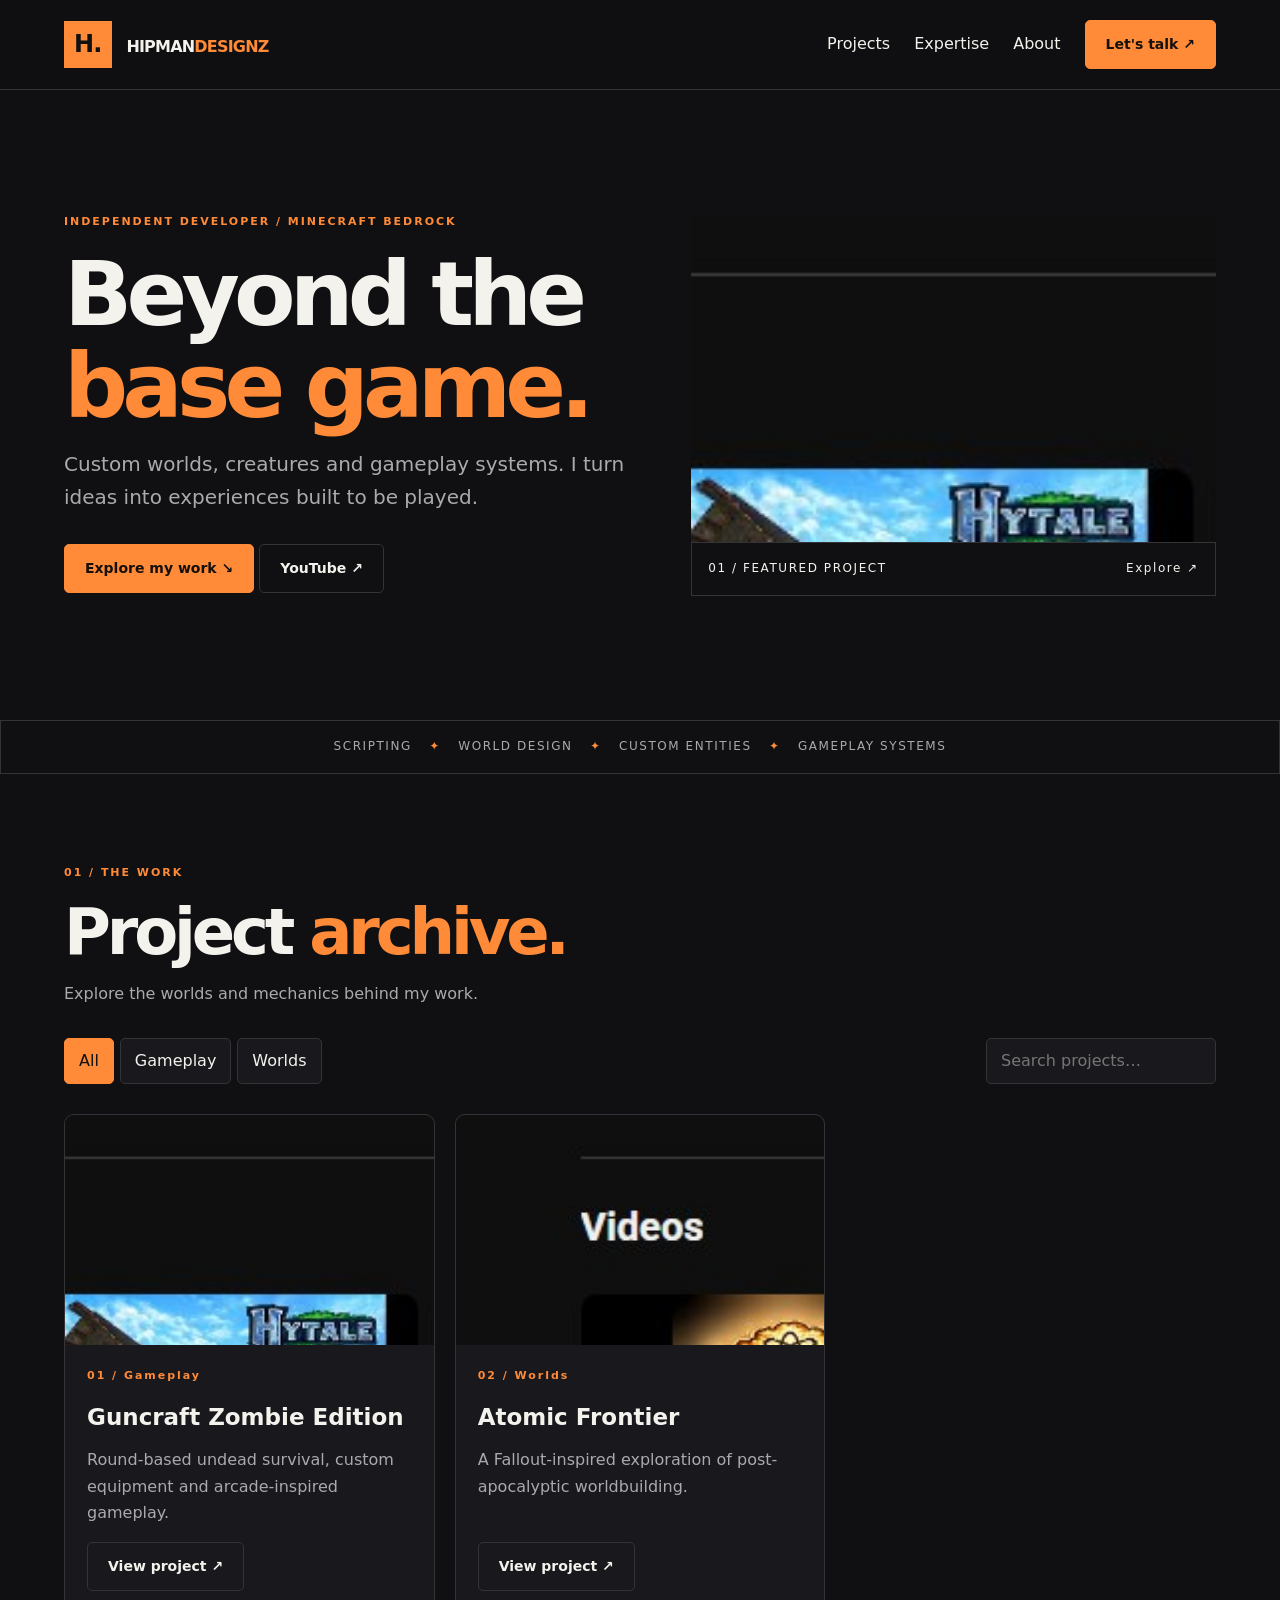
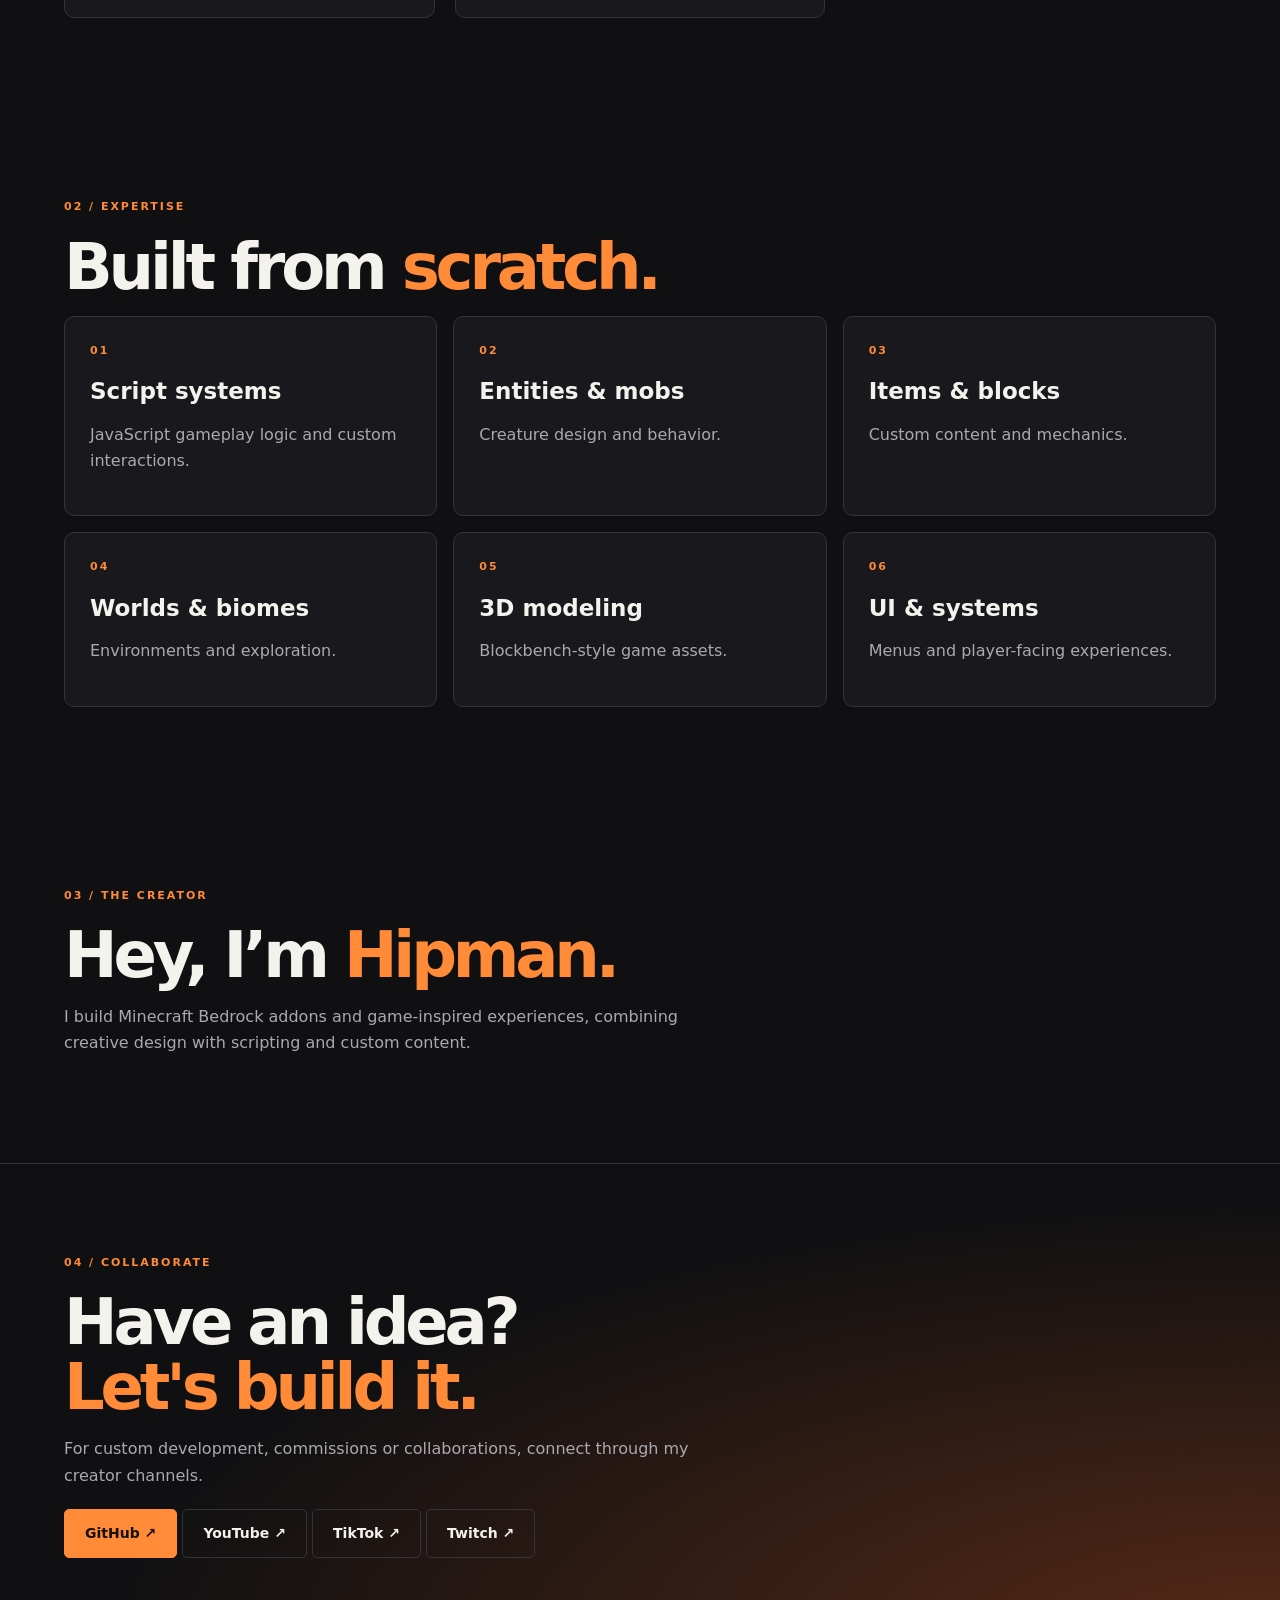
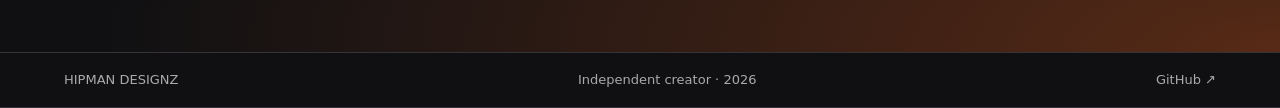
==== commit ee83ec81: "Add files via upload" ====
--- a/index.html
+++ b/index.html
@@ -1,123 +1 @@
-<!doctype html>
-<html lang="en">
-<head>
-  <meta charset="utf-8">
-  <meta name="viewport" content="width=device-width, initial-scale=1">
-  <meta name="theme-color" content="#101010">
-  <meta name="description" content="Hipman Designz — Minecraft Bedrock addon developer creating custom mobs, items, blocks, biomes, scripts, and game-inspired experiences.">
-  <meta property="og:title" content="Hipman Designz | Minecraft Bedrock Creator">
-  <meta property="og:description" content="Minecraft Bedrock add-ons, scripting, custom content, and game-inspired projects.">
-  <meta property="og:type" content="website">
-  <title>Hipman Designz | Minecraft Bedrock Creator</title>
-  <link rel="stylesheet" href="styles.css">
-
-  <style>
-    .screenshot-gallery { margin-top: 1.1rem; }
-    .screenshot-gallery h4 { margin: 0 0 .65rem; color: #ff8a24; font-size: .76rem; letter-spacing: .12em; text-transform: uppercase; }
-    .screenshot-grid { display: grid; grid-template-columns: repeat(2, minmax(0, 1fr)); gap: .55rem; }
-    .screenshot-grid a { display: block; overflow: hidden; border: 1px solid rgba(255,255,255,.12); border-radius: 9px; background: #171717; }
-    .screenshot-grid img { display: block; width: 100%; aspect-ratio: 16 / 10; object-fit: cover; transition: transform .25s ease; }
-    .screenshot-grid a:hover img, .screenshot-grid a:focus-visible img { transform: scale(1.04); }
-    .screenshot-grid .wide-shot { grid-column: 1 / -1; }
-    .screenshot-grid .wide-shot img { aspect-ratio: 16 / 7; }
-    .screenshot-caption { margin: .55rem 0 0; color: #a9a9a9; font-size: .78rem; }
-    @media (max-width: 520px) { .screenshot-grid { gap: .4rem; } }
-    @media (prefers-reduced-motion: reduce) { .screenshot-grid img { transition: none; } }
-  </style>
-
-  <script src="script.js" defer></script>
-</head>
-<body>
-  <div class="ambient ambient-one"></div><div class="ambient ambient-two"></div>
-  <header class="site-header">
-    <a class="brand" href="#home" aria-label="Hipman Designz home"><span class="brand-mark">H</span><span>HIPMAN<span class="accent"> DESIGNZ</span></span></a>
-    <button class="menu-toggle" aria-expanded="false" aria-controls="site-nav">Menu</button>
-    <nav id="site-nav">
-      <a href="#projects">Projects</a><a href="#skills">Skills</a><a href="#about">About</a><a href="#contact" class="nav-cta">Contact</a>
-    </nav>
-  </header>
-
-  <main>
-    <section class="hero section" id="home">
-      <div class="hero-copy">
-        <p class="eyebrow"><span class="status-dot"></span> MINECRAFT BEDROCK CONTENT CREATOR</p>
-        <h1>I build worlds.<br><span class="orange-text">You play them.</span></h1>
-        <p class="hero-lead">I'm Hipman — a Minecraft Bedrock addon developer creating custom gameplay, mobs, items, blocks, biomes, and script-powered systems.</p>
-        <div class="hero-actions"><a class="button button-primary" href="#projects">Explore my projects <span>↘</span></a><a class="button button-ghost" href="https://www.youtube.com/@HipmanDesignz" target="_blank" rel="noopener">Watch on YouTube ↗</a></div>
-        <div class="hero-stats"><div><strong>Bedrock</strong><span>Platform</span></div><div><strong>Addons + Scripts</strong><span>What I create</span></div><div><strong>Independent</strong><span>Creator</span></div></div>
-      </div>
-      <div class="hero-art">
-        <div class="art-frame"><img src="assets/nacht-der-untoten.jpg" alt="Minecraft Bedrock custom map showcase from Hipman's channel"><div class="art-overlay"><span>FEATURED WORK</span><strong>Game worlds, rebuilt in Minecraft</strong></div></div>
-        <div class="floating-tag tag-top">CUSTOM ADDONS <b>✦</b></div><div class="floating-tag tag-bottom"><b>●</b> BUILT FOR BEDROCK</div>
-      </div>
-    </section>
-
-    <section class="ticker" aria-label="Skills"><div>MINECRAFT BEDROCK <span>✦</span> ADDON DEVELOPMENT <span>✦</span> SCRIPTING <span>✦</span> CUSTOM MOBS <span>✦</span> ITEMS & BLOCKS <span>✦</span> BIOMES <span>✦</span></div></section>
-
-    <section class="section" id="projects">
-      <div class="section-heading"><div><p class="eyebrow">SELECTED WORK</p><h2>Projects <span class="orange-text">in the works.</span></h2></div><p class="section-intro">A selection of Minecraft creations and game-inspired projects. More screenshots, download links, and technical breakdowns can be added as each project is ready to share.</p></div>
-      <div class="project-grid">
-        <article class="project-card project-featured">
-          <a class="project-image" href="https://www.youtube.com/@HipmanDesignz" target="_blank" rel="noopener"><img src="assets/guncraft-ze.jpg" alt="Guncraft Zombie Edition video thumbnail"><span class="image-link">VIEW CHANNEL ↗</span></a>
-          <div class="project-body"><div class="project-meta"><span>ADDON / GAMEPLAY SYSTEMS</span><span class="project-number">01</span></div><h3>Guncraft Zombie Edition</h3><p>A Minecraft Bedrock project inspired by round-based zombie survival, custom weapons, and familiar survival mechanics.</p><div class="tags"><span>Bedrock</span><span>Gameplay</span><span>Weapons</span></div>
-            <div class="screenshot-gallery">
-              <h4>Gameplay screenshots</h4>
-              <div class="screenshot-grid">
-                <a href="assets/gcze_1.png" target="_blank" rel="noopener"><img src="assets/gcze_1.png" alt="Guncraft Zombie Edition screenshot 1" loading="lazy"></a>
-                <a href="assets/gcze_2.png" target="_blank" rel="noopener"><img src="assets/gcze_2.png" alt="Guncraft Zombie Edition screenshot 2" loading="lazy"></a>
-                <a href="assets/gcze_3.png" target="_blank" rel="noopener"><img src="assets/gcze_3.png" alt="Guncraft Zombie Edition screenshot 3" loading="lazy"></a>
-                <a href="assets/gcze_4.png" target="_blank" rel="noopener"><img src="assets/gcze_4.png" alt="Guncraft Zombie Edition screenshot 4" loading="lazy"></a>
-              </div>
-              <p class="screenshot-caption">Select any screenshot to open it at full size.</p>
-            </div>
-            <a class="text-link" href="https://www.youtube.com/@HipmanDesignz" target="_blank" rel="noopener">Watch project videos <b>↗</b></a></div>
-        </article>
-        <article class="project-card">
-          <a class="project-image" href="https://www.youtube.com/@HipmanDesignz" target="_blank" rel="noopener"><img src="assets/nacht-der-untoten.jpg" alt="Minecraft recreation of Nacht der Untoten"><span class="image-link">WATCH VIDEO ↗</span></a>
-          <div class="project-body"><div class="project-meta"><span>MAP RECREATION</span><span class="project-number">02</span></div><h3>Nacht der Untoten</h3><p>A Minecraft Bedrock recreation of the classic Call of Duty Zombies map, adapted to the block-based world.</p><div class="tags"><span>Map Design</span><span>Zombies</span></div><a class="text-link" href="https://www.youtube.com/@HipmanDesignz" target="_blank" rel="noopener">Watch the showcase <b>↗</b></a></div>
-        </article>
-        <article class="project-card">
-          <a class="project-image" href="https://www.youtube.com/@HipmanDesignz" target="_blank" rel="noopener"><img src="assets/mystery-box.jpg" alt="Minecraft Bedrock mystery box recreation"><span class="image-link">WATCH SHORT ↗</span></a>
-          <div class="project-body"><div class="project-meta"><span>INTERACTIVE FEATURE</span><span class="project-number">03</span></div><h3>Mystery Box</h3><p>A recognizable Zombies feature recreated in Minecraft, built around the excitement of a random reward.</p><div class="tags"><span>Interactive</span><span>Game Systems</span></div><a class="text-link" href="https://www.youtube.com/@HipmanDesignz" target="_blank" rel="noopener">See more on YouTube <b>↗</b></a></div>
-        </article>
-        <article class="project-card">
-          <a class="project-image" href="https://www.youtube.com/@HipmanDesignz" target="_blank" rel="noopener"><img src="assets/pack-a-punch.jpg" alt="Minecraft Bedrock Pack-a-Punch recreation"><span class="image-link">WATCH SHORT ↗</span></a>
-          <div class="project-body"><div class="project-meta"><span>GAME MECHANIC</span><span class="project-number">04</span></div><h3>Pack-a-Punch</h3><p>A Minecraft take on the weapon-upgrade station from Call of Duty Zombies.</p><div class="tags"><span>Weapons</span><span>Mechanics</span></div><a class="text-link" href="https://www.youtube.com/@HipmanDesignz" target="_blank" rel="noopener">See the feature <b>↗</b></a></div>
-        </article>
-        <article class="project-card">
-          <a class="project-image" href="https://www.youtube.com/@HipmanDesignz" target="_blank" rel="noopener"><img src="assets/atomic-frontier.jpg" alt="Atomic Frontier project logo thumbnail"><span class="image-link">VIEW SHOWCASE ↗</span></a>
-          <div class="project-body"><div class="project-meta"><span>WORLD / ADDON CONCEPT</span><span class="project-number">05</span></div><h3>Atomic Frontier</h3><p>A Fallout-inspired project exploring a post-apocalyptic atmosphere and world concept.</p><div class="tags"><span>Worldbuilding</span><span>Showcase</span></div>
-            <div class="screenshot-gallery">
-              <h4>Project screenshots</h4>
-              <div class="screenshot-grid">
-                <a class="wide-shot" href="assets/amonic_1.png" target="_blank" rel="noopener"><img src="assets/amonic_1.png" alt="Atomic Frontier project screenshot 1" loading="lazy"></a>
-                <a href="assets/atomic_2.png" target="_blank" rel="noopener"><img src="assets/atomic_2.png" alt="Atomic Frontier project screenshot 2" loading="lazy"></a>
-                <a href="assets/atomic_3.png" target="_blank" rel="noopener"><img src="assets/atomic_3.png" alt="Atomic Frontier project screenshot 3" loading="lazy"></a>
-                <a href="assets/atomic_4.png" target="_blank" rel="noopener"><img src="assets/atomic_4.png" alt="Atomic Frontier project screenshot 4" loading="lazy"></a>
-                <a href="assets/atomic_5.png" target="_blank" rel="noopener"><img src="assets/atomic_5.png" alt="Atomic Frontier project screenshot 5" loading="lazy"></a>
-              </div>
-              <p class="screenshot-caption">Select any screenshot to open it at full size.</p>
-            </div>
-            <a class="text-link" href="https://www.youtube.com/@HipmanDesignz" target="_blank" rel="noopener">Watch the showcase <b>↗</b></a></div>
-        </article>
-        <article class="project-card project-note">
-          <div class="note-icon">＋</div><div class="project-body"><div class="project-meta"><span>MORE TO COME</span><span class="project-number">06</span></div><h3>Your next project</h3><p>Custom mobs, items, blocks, biomes, tools, and scripting systems. This space is ready for your next release.</p><div class="tags"><span>Custom Content</span><span>Scripting</span></div><a class="text-link" href="#contact">Ask about my work <b>↘</b></a></div>
-        </article>
-      </div>
-      <p class="small-note">Starter thumbnails are cropped from the channel screenshots you provided. Replace them with full-resolution gameplay screenshots for the strongest presentation.</p>
-    </section>
-
-    <section class="skills-section" id="skills"><div class="section section-inner"><div class="section-heading"><div><p class="eyebrow">WHAT I CAN CREATE</p><h2>Tools for your <span class="orange-text">next world.</span></h2></div><p class="section-intro">A portfolio snapshot of the Minecraft Bedrock content areas I work with.</p></div><div class="skills-grid">
-      <div class="skill"><span class="skill-icon">⌘</span><div><h3>Script Systems</h3><p>Gameplay logic and custom addon behavior.</p></div></div>
-      <div class="skill"><span class="skill-icon">♟</span><div><h3>Mobs & Entities</h3><p>Custom creatures, behaviors, and encounters.</p></div></div>
-      <div class="skill"><span class="skill-icon">▦</span><div><h3>Items & Blocks</h3><p>Custom content that expands the player experience.</p></div></div>
-      <div class="skill"><span class="skill-icon">⌁</span><div><h3>Biomes & Worlds</h3><p>Worldbuilding, environments, and exploration.</p></div></div>
-    </div></div></section>
-
-    <section class="section about-section" id="about"><div class="about-mark">H<span>.</span></div><div><p class="eyebrow">ABOUT HIPMAN</p><h2>Made for Minecraft.<br><span class="orange-text">Built with imagination.</span></h2><p class="about-copy">Heyo! I'm Hipman, a Minecraft Bedrock content creator and addon developer. I enjoy building custom experiences that bring new mechanics, creatures, items, and game-inspired ideas into Minecraft. This portfolio is a home for my projects, showcases, and future releases.</p><a class="text-link" href="https://www.youtube.com/@HipmanDesignz" target="_blank" rel="noopener">Follow the development on YouTube <b>↗</b></a></div></section>
-
-    <section class="contact-section" id="contact"><div class="section contact-inner"><p class="eyebrow">HAVE A PROJECT IN MIND?</p><h2>Let's build something <span class="orange-text">block by block.</span></h2><p>For project inquiries, collaborations, or to follow my latest work, reach out through my creator channels.</p><div class="hero-actions"><a class="button button-primary" href="https://www.youtube.com/@HipmanDesignz" target="_blank" rel="noopener">YouTube channel ↗</a><a class="button button-ghost" href="https://github.com/HipmanDesignz" target="_blank" rel="noopener">GitHub profile ↗</a><a class="button button-ghost" href="https://github.com/HipmanDesignz/Hipmans-Portfolio" target="_blank" rel="noopener">Portfolio repository ↗</a></div><p class="small-note">Add your preferred business email or Discord invite here when you're ready to share it publicly.</p></div></section>
-  </main>
-  <footer><a class="brand" href="#home"><span class="brand-mark">H</span><span>HIPMAN<span class="accent"> DESIGNZ</span></span></a><span>Independent Minecraft Bedrock creator</span><span>© <span id="year"></span> Hipman Designz</span></footer>
-</body>
-</html>
+<!doctype html><html lang="en"><head><meta charset="utf-8"><meta name="viewport" content="width=device-width, initial-scale=1"><meta name="description" content="Independent Minecraft Bedrock development and creative systems."><meta property="og:title" content="Game development portfolio | Hipman Designz"><meta property="og:description" content="Independent Minecraft Bedrock development and creative systems."><meta name="theme-color" content="#101012"><title>Game development portfolio | Hipman Designz</title><link rel="stylesheet" href="styles.css"><script defer src="script.js"></script></head><body><a class="skip" href="#main">Skip to content</a><header><a class="brand" href="index.html"><b>H.</b> HIPMAN<span>DESIGNZ</span></a><button id="menu" aria-expanded="false" aria-controls="nav">Menu</button><nav id="nav"><a href="index.html#projects">Projects</a><a href="index.html#skills">Expertise</a><a href="index.html#about">About</a><a class="btn" href="index.html#contact">Let's talk ↗</a></nav></header><main id="main"><section class="hero"><div><small>INDEPENDENT DEVELOPER / MINECRAFT BEDROCK</small><h1>Beyond the<br> <em>base game.</em></h1><p>Custom worlds, creatures and gameplay systems. I turn ideas into experiences built to be played.</p><a class="btn" href="#projects">Explore my work ↘</a> <a class="btn outline" href="https://www.youtube.com/@HipmanDesignz">YouTube ↗</a></div><div class="hero-visual"><div class="art guncraft"><span class="art-label">HD / GAMEPLAY</span><strong>Guncraft Zombie Edition</strong><img src="assets/guncraft-ze.jpg" alt="Guncraft Zombie Edition showcase" loading="lazy"></div><div class="visual-caption">01 / FEATURED PROJECT <a href="projects/guncraft.html">Explore ↗</a></div></div></section><div class="strip">SCRIPTING <b>✦</b> WORLD DESIGN <b>✦</b> CUSTOM ENTITIES <b>✦</b> GAMEPLAY SYSTEMS</div><section id="projects"><small>01 / THE WORK</small><h2>Project <em>archive.</em></h2><p>Explore the worlds and mechanics behind my work.</p><div class="toolbar"><div id="filters" aria-label="Filter projects"><button data-filter="All" aria-pressed="true">All</button><button data-filter="Gameplay" aria-pressed="false">Gameplay</button><button data-filter="Worlds" aria-pressed="false">Worlds</button></div><input id="search" type="search" placeholder="Search projects…" aria-label="Search projects"></div><div class="grid"><article class="project" data-category="Gameplay" data-search="Guncraft Zombie Edition Round-based undead survival, custom equipment and arcade-inspired gameplay. Survival gameplay Custom weapons Game systems Nacht der Untoten Mystery Box Pack-a-Punch"><a href="projects/guncraft.html" aria-label="View Guncraft Zombie Edition"><div class="art guncraft"><span class="art-label">HD / GAMEPLAY</span><strong>Guncraft Zombie Edition</strong><img src="assets/guncraft-ze.jpg" alt="Guncraft Zombie Edition showcase" loading="lazy"></div></a><div class="inside"><small>01 / Gameplay</small><h3>Guncraft Zombie Edition</h3><p>Round-based undead survival, custom equipment and arcade-inspired gameplay.</p><a class="btn outline" href="projects/guncraft.html">View project ↗</a></div></article><article class="project" data-category="Worlds" data-search="Atomic Frontier A Fallout-inspired exploration of post-apocalyptic worldbuilding. Worldbuilding Atmosphere Addon concept"><a href="projects/atomic-frontier.html" aria-label="View Atomic Frontier"><div class="art atomic-frontier"><span class="art-label">HD / WORLDS</span><strong>Atomic Frontier</strong><img src="assets/atomic-frontier.jpg" alt="Atomic Frontier showcase" loading="lazy"></div></a><div class="inside"><small>02 / Worlds</small><h3>Atomic Frontier</h3><p>A Fallout-inspired exploration of post-apocalyptic worldbuilding.</p><a class="btn outline" href="projects/atomic-frontier.html">View project ↗</a></div></article></div><p id="empty" hidden>No matching projects.</p></section><section id="skills"><small>02 / EXPERTISE</small><h2>Built from <em>scratch.</em></h2><div class="skills"><article><small>01</small><h3>Script systems</h3><p>JavaScript gameplay logic and custom interactions.</p></article><article><small>02</small><h3>Entities & mobs</h3><p>Creature design and behavior.</p></article><article><small>03</small><h3>Items & blocks</h3><p>Custom content and mechanics.</p></article><article><small>04</small><h3>Worlds & biomes</h3><p>Environments and exploration.</p></article><article><small>05</small><h3>3D modeling</h3><p>Blockbench-style game assets.</p></article><article><small>06</small><h3>UI & systems</h3><p>Menus and player-facing experiences.</p></article></div></section><section id="about"><small>03 / THE CREATOR</small><h2>Hey, I’m <em>Hipman.</em></h2><p>I build Minecraft Bedrock addons and game-inspired experiences, combining creative design with scripting and custom content.</p></section><section id="contact" class="contact"><small>04 / COLLABORATE</small><h2>Have an idea?<br><em>Let's build it.</em></h2><p>For custom development, commissions or collaborations, connect through my creator channels.</p><a class="btn" href="https://github.com/HipmanDesignz">GitHub ↗</a> <a class="btn outline" href="https://www.youtube.com/@HipmanDesignz">YouTube ↗</a> <a class="btn outline" href="https://www.tiktok.com/@HipmanDesignz">TikTok ↗</a> <a class="btn outline" href="https://www.twitch.tv/HipmanDesignz">Twitch ↗</a></section></main><footer>HIPMAN DESIGNZ <span>Independent creator · <span id="year">2026</span></span><a href="https://github.com/HipmanDesignz">GitHub ↗</a></footer></body></html>
--- a/styles.css
+++ b/styles.css
@@ -1,6 +1 @@
-@import url('https://fonts.googleapis.com/css2?family=Barlow+Condensed:wght@500;600;700;800&family=Inter:wght@400;500;600;700;800&display=swap');
-:root{--bg:#0b0b0c;--panel:#141416;--panel2:#1b1b1e;--text:#f4f1ed;--muted:#a8a4a0;--line:#2a2928;--orange:#ff7417;--orange2:#ff9a42;--max:1160px}
-*{box-sizing:border-box}html{scroll-behavior:smooth;scroll-padding-top:90px}body{margin:0;background:var(--bg);color:var(--text);font-family:Inter,system-ui,sans-serif;line-height:1.6;overflow-x:hidden}a{color:inherit;text-decoration:none}img{display:block;max-width:100%}.ambient{position:absolute;width:400px;height:400px;border-radius:50%;filter:blur(100px);opacity:.12;pointer-events:none}.ambient-one{top:90px;left:-200px;background:#ff6b16}.ambient-two{top:650px;right:-260px;background:#b83b0c}.site-header{height:78px;max-width:var(--max);margin:auto;padding:0 24px;display:flex;align-items:center;justify-content:space-between;border-bottom:1px solid rgba(255,255,255,.07);position:relative;z-index:5}.brand{display:inline-flex;align-items:center;gap:10px;font-size:14px;font-weight:800;letter-spacing:.09em}.brand-mark{display:grid;place-items:center;width:34px;height:34px;background:var(--orange);color:#111;border-radius:9px;font-family:'Barlow Condensed',sans-serif;font-size:25px;font-weight:800;box-shadow:0 0 26px #ff74172e}.accent,.orange-text{color:var(--orange)}nav{display:flex;align-items:center;gap:30px;font-size:13px;color:#c9c5c1}nav a:hover,.text-link:hover{color:var(--orange)}.nav-cta{padding:9px 17px;border:1px solid #614027;border-radius:5px;color:#fff}.menu-toggle{display:none;background:none;border:1px solid var(--line);color:#fff;padding:8px 12px;border-radius:5px}.section{max-width:var(--max);margin:auto;padding:100px 24px}.hero{min-height:630px;display:grid;grid-template-columns:1.03fr .97fr;gap:52px;align-items:center;padding-top:90px;padding-bottom:90px}.eyebrow{color:var(--orange);font-size:11px;font-weight:800;letter-spacing:.18em;margin:0 0 18px}.status-dot{display:inline-block;width:7px;height:7px;background:#ff7417;border-radius:50%;margin-right:8px;box-shadow:0 0 12px #ff7417}.hero h1,.section h2,.contact-inner h2{font-family:'Barlow Condensed',Impact,sans-serif;font-weight:800;text-transform:uppercase;letter-spacing:-.02em;line-height:.98;margin:0}.hero h1{font-size:clamp(58px,7.3vw,94px)}.hero-lead{color:#bdb8b3;max-width:540px;font-size:16px;line-height:1.85;margin:24px 0 30px}.hero-actions{display:flex;flex-wrap:wrap;gap:12px}.button{display:inline-flex;align-items:center;gap:16px;justify-content:center;padding:13px 18px;border-radius:5px;font-size:12px;font-weight:800;transition:transform .2s,border-color .2s}.button:hover{transform:translateY(-2px)}.button-primary{background:var(--orange);color:#17100b;box-shadow:0 8px 30px #ff74171c}.button-ghost{border:1px solid #3b3936;background:#121213}.button-ghost:hover{border-color:var(--orange)}.hero-stats{display:flex;gap:28px;margin-top:48px;padding-top:24px;border-top:1px solid var(--line)}.hero-stats div{display:flex;flex-direction:column;gap:4px}.hero-stats strong{font-size:13px}.hero-stats span{font-size:11px;color:var(--muted)}.hero-art{position:relative;padding:22px 12px}.art-frame{position:relative;overflow:hidden;border:1px solid #4b3425;border-radius:8px;transform:rotate(1.5deg);box-shadow:0 30px 90px #0009;background:#161616}.art-frame:before{content:"";position:absolute;inset:0;z-index:1;background:linear-gradient(0deg,#070707e8 0%,transparent 55%),linear-gradient(130deg,#ff741729,transparent 60%)}.art-frame img{width:100%;height:370px;object-fit:cover;filter:saturate(.9)}.art-overlay{position:absolute;z-index:2;left:24px;bottom:22px;display:flex;flex-direction:column;gap:7px}.art-overlay span{font-size:10px;color:var(--orange);font-weight:800;letter-spacing:.15em}.art-overlay strong{font-family:'Barlow Condensed',sans-serif;font-size:25px;text-transform:uppercase}.floating-tag{position:absolute;z-index:3;background:#191817;border:1px solid #44372d;padding:10px 14px;font-size:9px;font-weight:800;letter-spacing:.1em;box-shadow:0 12px 30px #0007}.floating-tag b{color:var(--orange)}.tag-top{top:2px;right:-3px;transform:rotate(4deg)}.tag-bottom{bottom:0;left:-4px;transform:rotate(-3deg)}.ticker{overflow:hidden;white-space:nowrap;border-top:1px solid #33261e;border-bottom:1px solid #33261e;background:#17110d;padding:15px 0;color:#d8d1cb;font-family:'Barlow Condensed',sans-serif;font-weight:700;letter-spacing:.16em;font-size:14px}.ticker div{width:max-content;animation:marquee 34s linear infinite}.ticker span{color:var(--orange);margin:0 24px}@keyframes marquee{to{transform:translateX(-25%)}}.section-heading{display:flex;justify-content:space-between;align-items:end;gap:30px;margin-bottom:38px}.section h2,.contact-inner h2{font-size:clamp(42px,5vw,64px)}.section-intro{max-width:390px;color:var(--muted);font-size:13px;line-height:1.8;margin:0 0 4px}.project-grid{display:grid;grid-template-columns:repeat(3,minmax(0,1fr));gap:18px}.project-card{background:linear-gradient(145deg,#181819,#101011);border:1px solid #2d2a28;border-radius:7px;overflow:hidden;transition:transform .2s,border-color .2s}.project-card:hover{transform:translateY(-4px);border-color:#8c4c22}.project-image{height:185px;display:block;position:relative;overflow:hidden;background:#25211e}.project-image:after{content:"";position:absolute;inset:0;background:linear-gradient(0deg,#0008,transparent 65%);pointer-events:none}.project-image img{width:100%;height:100%;object-fit:cover;transition:transform .4s}.project-card:hover .project-image img{transform:scale(1.04)}.image-link{position:absolute;z-index:1;right:12px;bottom:12px;font-size:9px;letter-spacing:.1em;font-weight:800;color:#fff}.project-body{padding:20px}.project-meta{display:flex;justify-content:space-between;gap:10px;color:var(--orange);font-size:9px;font-weight:800;letter-spacing:.1em}.project-number{color:#69635e}.project-body h3{font-family:'Barlow Condensed',sans-serif;text-transform:uppercase;font-size:26px;line-height:1.1;margin:12px 0 10px}.project-body p{font-size:12px;color:#aaa5a0;line-height:1.8;min-height:64px;margin:0 0 16px}.tags{display:flex;flex-wrap:wrap;gap:6px;margin-bottom:17px}.tags span{font-size:9px;color:#d1c9c2;border:1px solid #38332e;padding:4px 7px;border-radius:3px}.text-link{font-size:11px;font-weight:800;color:#f2ede7}.text-link b{color:var(--orange);margin-left:6px}.project-note{background:radial-gradient(circle at 90% 10%,#ff741719,transparent 40%),#141416}.note-icon{display:grid;place-items:center;height:185px;font-size:56px;font-weight:300;color:var(--orange);background:repeating-linear-gradient(135deg,#201913 0,#201913 1px,#151413 1px,#151413 9px)}.small-note{font-size:10px;color:#77716b;margin-top:22px}.skills-section{background:linear-gradient(180deg,#151210,#111010);border-top:1px solid #2e2118;border-bottom:1px solid #2e2118}.section-inner{padding-top:80px;padding-bottom:80px}.skills-grid{display:grid;grid-template-columns:repeat(4,minmax(0,1fr));gap:12px}.skill{display:flex;gap:14px;padding:20px 16px;background:#191817;border:1px solid #302923;border-radius:5px}.skill-icon{flex:0 0 38px;height:38px;display:grid;place-items:center;background:#342116;color:var(--orange);font-size:22px;border-radius:5px}.skill h3{font-size:13px;margin:1px 0 7px}.skill p{font-size:11px;line-height:1.7;color:var(--muted);margin:0}.about-section{display:grid;grid-template-columns:.6fr 1.4fr;gap:50px;align-items:center}.about-mark{font-family:'Barlow Condensed',sans-serif;font-size:clamp(150px,23vw,260px);font-weight:800;line-height:.8;color:#20160f;text-shadow:7px 7px 0 #402413;justify-self:center}.about-mark span{color:var(--orange)}.about-copy{max-width:680px;color:#b6b0aa;font-size:14px;line-height:1.9;margin:22px 0}.contact-section{border-top:1px solid #33251b;background:radial-gradient(ellipse at 50% 110%,#8a360f30,transparent 60%),#12100f}.contact-inner{text-align:center;padding-top:84px;padding-bottom:84px}.contact-inner .eyebrow{margin-bottom:18px}.contact-inner>p:not(.eyebrow):not(.small-note){max-width:610px;margin:20px auto 26px;color:#b5aea8;font-size:13px}.contact-inner .hero-actions{justify-content:center}.contact-inner .small-note{margin-top:26px}footer{max-width:var(--max);margin:auto;padding:24px;display:flex;justify-content:space-between;align-items:center;gap:18px;border-top:1px solid #242322;color:#827b75;font-size:10px}footer .brand{color:#f2ede7;font-size:11px}footer .brand-mark{width:28px;height:28px;font-size:20px}
-@media(max-width:850px){.hero{grid-template-columns:1fr;gap:30px;padding-top:70px}.hero-copy{max-width:680px}.hero-art{max-width:600px;width:100%;margin:auto}.section-heading{align-items:start;flex-direction:column}.project-grid{grid-template-columns:repeat(2,minmax(0,1fr))}.skills-grid{grid-template-columns:repeat(2,minmax(0,1fr))}.about-section{grid-template-columns:.35fr 1fr;gap:25px}.about-mark{font-size:130px}}
-@media(max-width:600px){.site-header{height:68px;padding:0 18px}.menu-toggle{display:block}nav{display:none;position:absolute;top:67px;left:0;right:0;padding:18px;background:#111;border-bottom:1px solid var(--line);flex-direction:column;align-items:stretch;gap:0}nav.open{display:flex}nav a{padding:12px 5px}.nav-cta{margin-top:8px;text-align:center}.section{padding:70px 18px}.hero{padding-top:60px;padding-bottom:65px}.hero h1{font-size:58px}.hero-lead{font-size:14px}.hero-stats{gap:15px;flex-wrap:wrap}.hero-stats strong{font-size:11px}.hero-art{padding:16px 4px}.art-frame img{height:270px}.floating-tag{font-size:8px;padding:8px}.project-grid,.skills-grid{grid-template-columns:1fr}.project-image,.note-icon{height:205px}.project-body p{min-height:0}.section h2,.contact-inner h2{font-size:44px}.about-section{grid-template-columns:1fr}.about-mark{display:none}.section-inner{padding-top:65px;padding-bottom:65px}.contact-inner .hero-actions{flex-direction:column;align-items:stretch}.contact-inner .button{width:100%}footer{padding:22px 18px;flex-wrap:wrap}footer>span:nth-child(2){display:none}}
-@media(prefers-reduced-motion:reduce){html{scroll-behavior:auto}*,*:before,*:after{animation-duration:.01ms!important;animation-iteration-count:1!important;transition-duration:.01ms!important}}
+:root{color-scheme:dark;--bg:#101012;--panel:#19191d;--ink:#f4f2ed;--muted:#aaa9ae;--orange:#ff8a38;--line:#343438}*{box-sizing:border-box}html{scroll-behavior:smooth;scroll-padding-top:95px}body{margin:0;background:var(--bg);color:var(--ink);font:16px/1.65 system-ui,sans-serif}a{color:inherit;text-decoration:none}button,input{font:inherit}button,a,input{outline-offset:5px}button{cursor:pointer}header,footer{display:flex;align-items:center;justify-content:space-between;gap:20px;padding:16px max(5vw,20px);border-bottom:1px solid var(--line)}header{position:sticky;top:0;background:#101012f2;z-index:5;backdrop-filter:blur(14px)}.brand{font-weight:900;letter-spacing:-.05em;white-space:nowrap}.brand b{display:inline-block;background:var(--orange);color:#111;padding:4px 10px;margin-right:10px;font-size:24px}.brand span,em,small{color:var(--orange)}nav{display:flex;gap:24px;align-items:center}nav a:hover,a:hover{color:var(--orange)}#menu{display:none}main section{max-width:1280px;margin:auto;padding:90px 5vw}h1,h2,h3,p{margin:0 0 16px}h1,h2{line-height:1.02;letter-spacing:-.065em}h1{font-size:clamp(48px,7vw,100px)}h2{font-size:clamp(38px,5vw,68px)}h3{line-height:1.2;font-size:23px}em{font-style:normal}p{color:var(--muted);max-width:65ch}small{display:block;font-size:11px;letter-spacing:.18em;font-weight:800;margin-bottom:18px}.btn{display:inline-block;background:var(--orange);color:#15100b;padding:12px 20px;border:1px solid var(--orange);font-size:14px;font-weight:800;border-radius:5px;margin:4px 0}.btn:hover{background:#ffb477;color:#111}.outline{background:transparent;color:var(--ink);border-color:var(--line)}.hero{display:grid;grid-template-columns:1.1fr 1fr;gap:50px;align-items:center;min-height:70vh}.hero p{font-size:20px;margin-bottom:26px}.art{position:relative;overflow:hidden;aspect-ratio:16/10;background:radial-gradient(circle at 70% 20%,#a74b23,transparent 55%),repeating-linear-gradient(45deg,#ffffff08 0 1px,transparent 1px 24px),#242022;display:flex;flex-direction:column;justify-content:flex-end;padding:25px}.art.nacht{background-color:#252c26}.art.atomic-frontier{background-color:#3a3121}.art strong{font-size:clamp(24px,3vw,42px);line-height:1;max-width:85%;letter-spacing:-.05em}.art-label{position:absolute;top:20px;left:25px;font-size:11px;letter-spacing:.15em}.art img{position:absolute;inset:0;width:100%;height:100%;object-fit:cover;transition:transform .4s}.art:hover img{transform:scale(1.04)}.visual-caption,.strip{padding:16px;border:1px solid var(--line);font-size:12px;letter-spacing:.13em}.visual-caption{display:flex;justify-content:space-between}.strip{text-align:center;color:var(--muted)}.strip b{color:var(--orange);margin:0 12px}.toolbar{display:flex;justify-content:space-between;gap:16px;flex-wrap:wrap;margin:30px 0}button,input{background:var(--panel);color:var(--ink);border:1px solid var(--line);border-radius:5px;padding:9px 14px}button[aria-pressed=true]{background:var(--orange);color:#111;border-color:var(--orange)}#filters{display:flex;flex-wrap:wrap;gap:6px}.grid{display:grid;grid-template-columns:repeat(3,1fr);gap:20px}.project,.skills article{background:var(--panel);border:1px solid var(--line);border-radius:10px;overflow:hidden}.project{transition:transform .2s,border-color .2s;display:flex;flex-direction:column}.project:hover{transform:translateY(-4px);border-color:var(--orange)}.inside{padding:22px;display:flex;flex-direction:column;flex:1}.inside .btn{align-self:flex-start;margin-top:auto}.skills{display:grid;grid-template-columns:repeat(3,1fr);gap:16px}.skills article{padding:25px}.contact{background:radial-gradient(ellipse at bottom right,#572a16,transparent 65%);border-top:1px solid var(--line)}.detail>small{margin-top:30px}.detail>.art{margin:30px 0;aspect-ratio: 21/9}.details-grid{display:grid;grid-template-columns:2fr 1fr;gap:40px;padding:35px 0}.gallery{display:grid;grid-template-columns:repeat(2,1fr);gap:15px}.shot img{width:100%;border-radius:6px}.next{display:block;border-top:1px solid var(--line);margin-top:50px;padding-top:25px}.next h2{font-size:36px}footer{border-top:1px solid var(--line);color:var(--muted);font-size:13px;flex-wrap:wrap}.skip{position:absolute;left:-999px}.skip:focus{left:10px;top:10px;z-index:10;background:#111;padding:10px}[hidden]{display:none!important}@media(max-width:800px){.hero,.details-grid{grid-template-columns:1fr}.grid,.skills{grid-template-columns:repeat(2,1fr)}#menu{display:block}nav{display:none;position:absolute;top:100%;left:0;right:0;background:var(--panel);padding:20px;flex-direction:column}nav.open{display:flex}main section{padding:60px 5vw}}@media(max-width:480px){.grid,.skills,.gallery{grid-template-columns:1fr}.detail>.art{aspect-ratio:16/10}}@media(prefers-reduced-motion:reduce){*{scroll-behavior:auto!important;transition:none!important}}
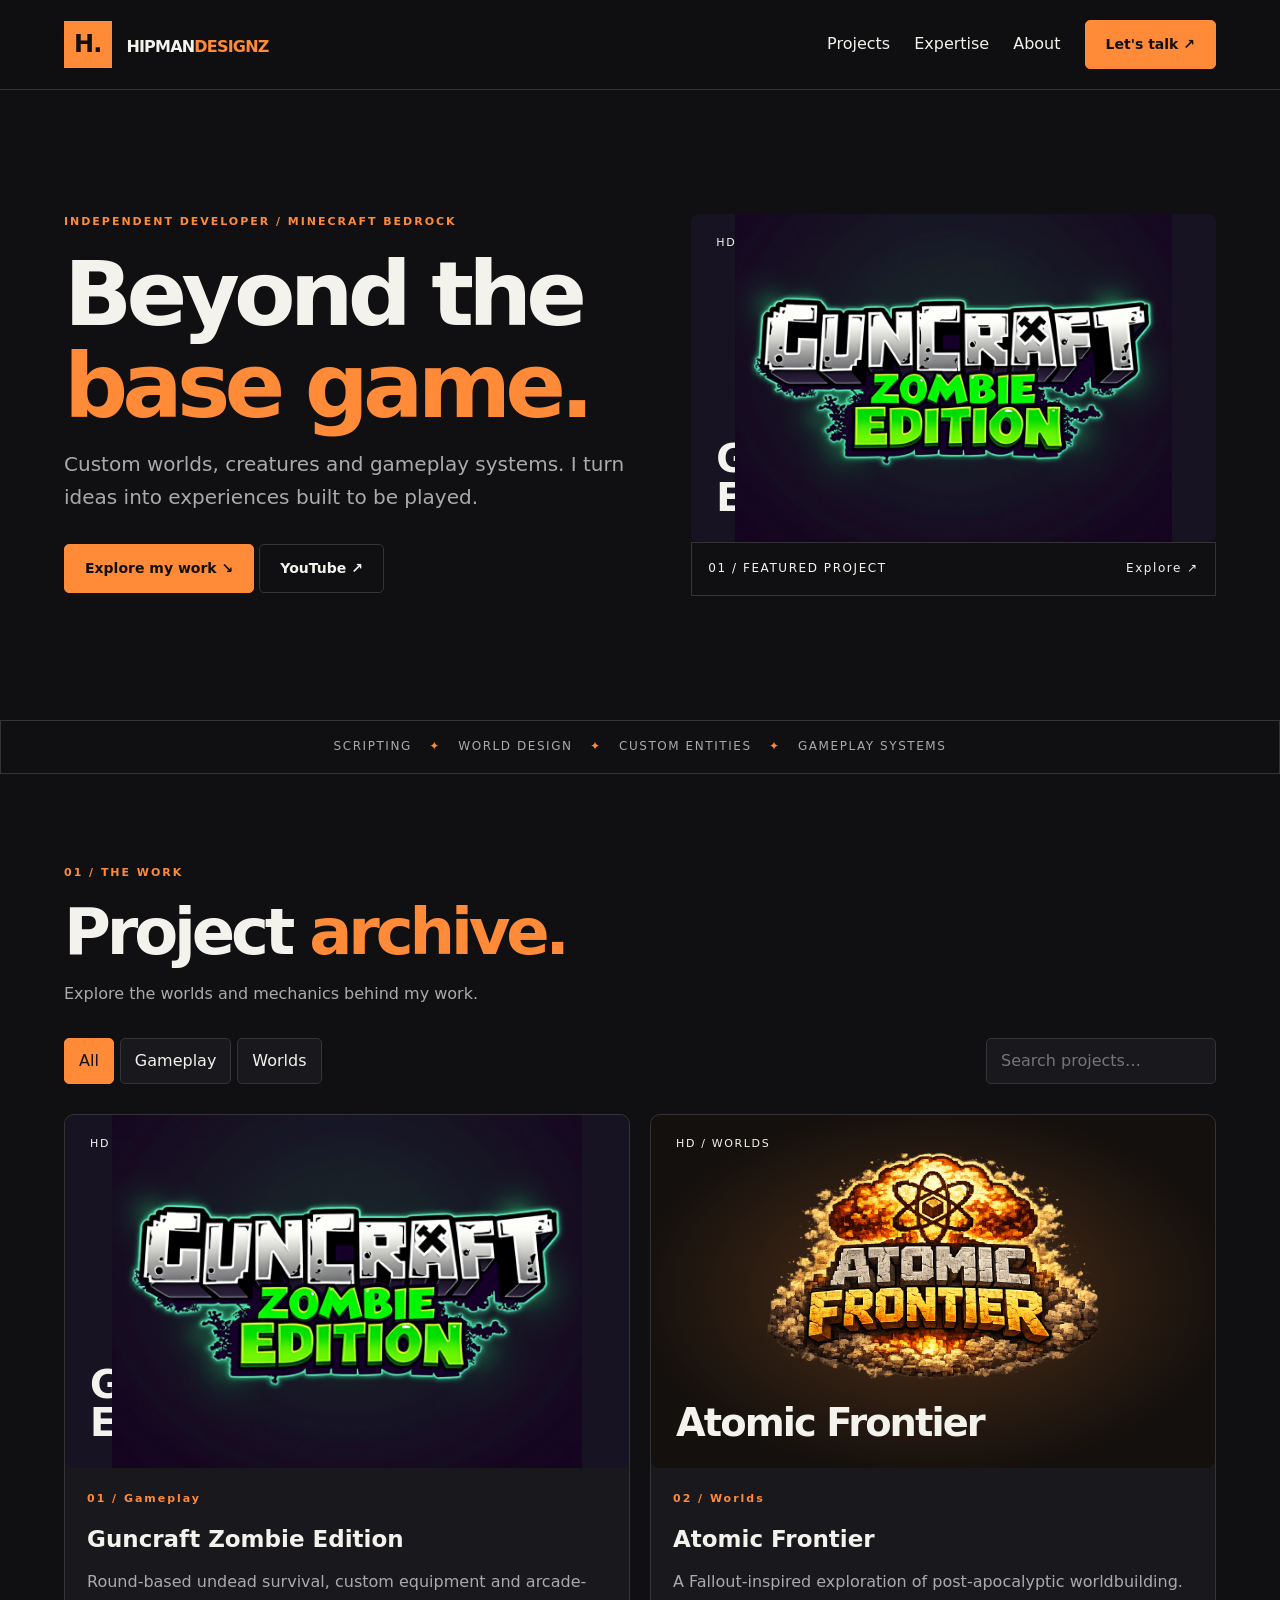
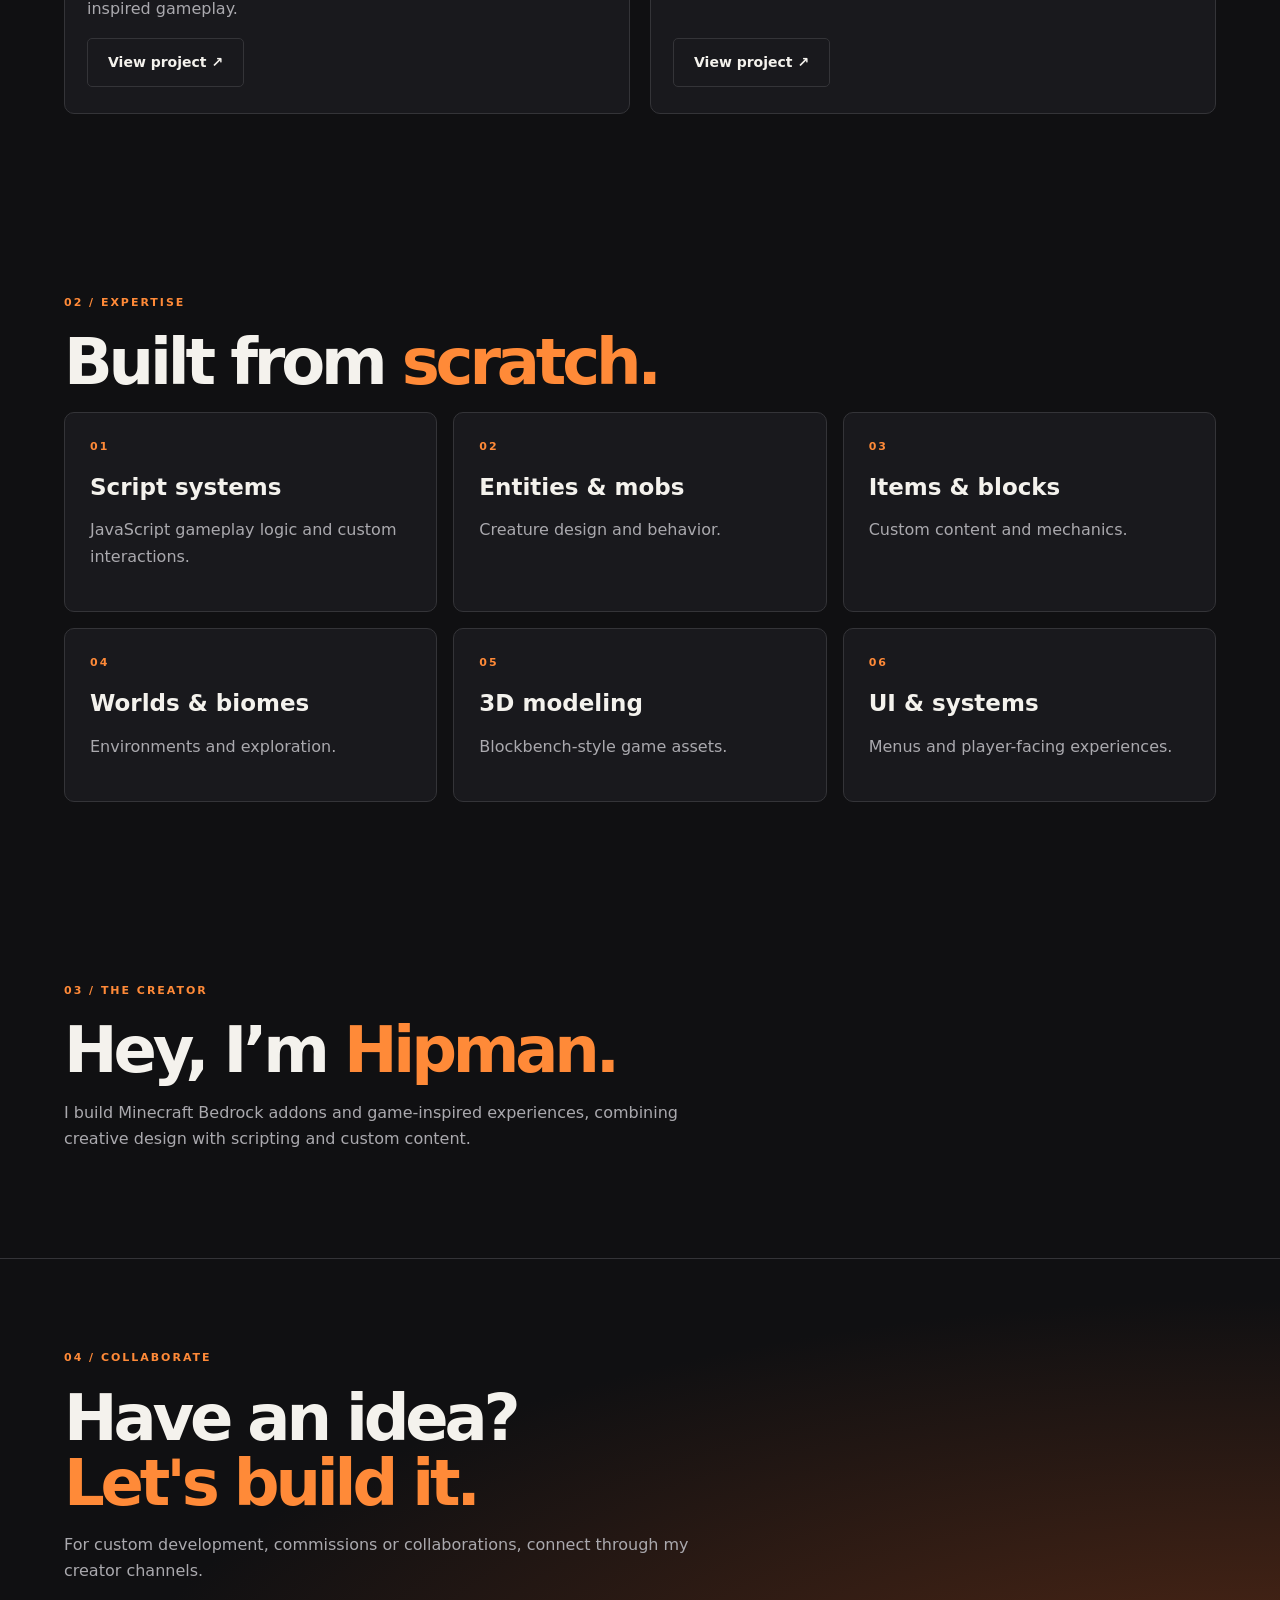
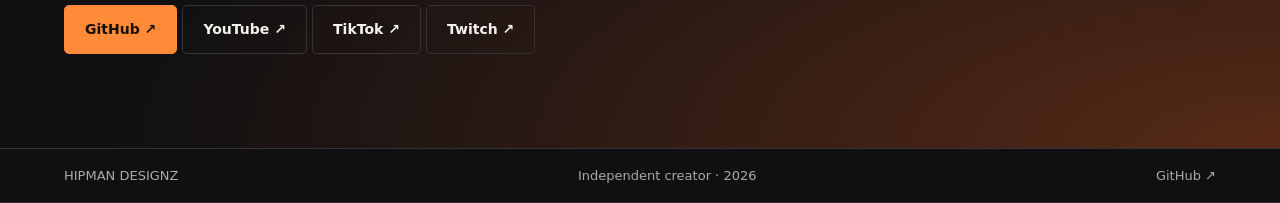
==== commit ff5b939e: "Add files via upload" ====
--- a/index.html
+++ b/index.html
@@ -1 +1 @@
-<!doctype html><html lang="en"><head><meta charset="utf-8"><meta name="viewport" content="width=device-width, initial-scale=1"><meta name="description" content="Independent Minecraft Bedrock development and creative systems."><meta property="og:title" content="Game development portfolio | Hipman Designz"><meta property="og:description" content="Independent Minecraft Bedrock development and creative systems."><meta name="theme-color" content="#101012"><title>Game development portfolio | Hipman Designz</title><link rel="stylesheet" href="styles.css"><script defer src="script.js"></script></head><body><a class="skip" href="#main">Skip to content</a><header><a class="brand" href="index.html"><b>H.</b> HIPMAN<span>DESIGNZ</span></a><button id="menu" aria-expanded="false" aria-controls="nav">Menu</button><nav id="nav"><a href="index.html#projects">Projects</a><a href="index.html#skills">Expertise</a><a href="index.html#about">About</a><a class="btn" href="index.html#contact">Let's talk ↗</a></nav></header><main id="main"><section class="hero"><div><small>INDEPENDENT DEVELOPER / MINECRAFT BEDROCK</small><h1>Beyond the<br> <em>base game.</em></h1><p>Custom worlds, creatures and gameplay systems. I turn ideas into experiences built to be played.</p><a class="btn" href="#projects">Explore my work ↘</a> <a class="btn outline" href="https://www.youtube.com/@HipmanDesignz">YouTube ↗</a></div><div class="hero-visual"><div class="art guncraft"><span class="art-label">HD / GAMEPLAY</span><strong>Guncraft Zombie Edition</strong><img src="assets/guncraft-ze.jpg" alt="Guncraft Zombie Edition showcase" loading="lazy"></div><div class="visual-caption">01 / FEATURED PROJECT <a href="projects/guncraft.html">Explore ↗</a></div></div></section><div class="strip">SCRIPTING <b>✦</b> WORLD DESIGN <b>✦</b> CUSTOM ENTITIES <b>✦</b> GAMEPLAY SYSTEMS</div><section id="projects"><small>01 / THE WORK</small><h2>Project <em>archive.</em></h2><p>Explore the worlds and mechanics behind my work.</p><div class="toolbar"><div id="filters" aria-label="Filter projects"><button data-filter="All" aria-pressed="true">All</button><button data-filter="Gameplay" aria-pressed="false">Gameplay</button><button data-filter="Worlds" aria-pressed="false">Worlds</button></div><input id="search" type="search" placeholder="Search projects…" aria-label="Search projects"></div><div class="grid"><article class="project" data-category="Gameplay" data-search="Guncraft Zombie Edition Round-based undead survival, custom equipment and arcade-inspired gameplay. Survival gameplay Custom weapons Game systems Nacht der Untoten Mystery Box Pack-a-Punch"><a href="projects/guncraft.html" aria-label="View Guncraft Zombie Edition"><div class="art guncraft"><span class="art-label">HD / GAMEPLAY</span><strong>Guncraft Zombie Edition</strong><img src="assets/guncraft-ze.jpg" alt="Guncraft Zombie Edition showcase" loading="lazy"></div></a><div class="inside"><small>01 / Gameplay</small><h3>Guncraft Zombie Edition</h3><p>Round-based undead survival, custom equipment and arcade-inspired gameplay.</p><a class="btn outline" href="projects/guncraft.html">View project ↗</a></div></article><article class="project" data-category="Worlds" data-search="Atomic Frontier A Fallout-inspired exploration of post-apocalyptic worldbuilding. Worldbuilding Atmosphere Addon concept"><a href="projects/atomic-frontier.html" aria-label="View Atomic Frontier"><div class="art atomic-frontier"><span class="art-label">HD / WORLDS</span><strong>Atomic Frontier</strong><img src="assets/atomic-frontier.jpg" alt="Atomic Frontier showcase" loading="lazy"></div></a><div class="inside"><small>02 / Worlds</small><h3>Atomic Frontier</h3><p>A Fallout-inspired exploration of post-apocalyptic worldbuilding.</p><a class="btn outline" href="projects/atomic-frontier.html">View project ↗</a></div></article></div><p id="empty" hidden>No matching projects.</p></section><section id="skills"><small>02 / EXPERTISE</small><h2>Built from <em>scratch.</em></h2><div class="skills"><article><small>01</small><h3>Script systems</h3><p>JavaScript gameplay logic and custom interactions.</p></article><article><small>02</small><h3>Entities & mobs</h3><p>Creature design and behavior.</p></article><article><small>03</small><h3>Items & blocks</h3><p>Custom content and mechanics.</p></article><article><small>04</small><h3>Worlds & biomes</h3><p>Environments and exploration.</p></article><article><small>05</small><h3>3D modeling</h3><p>Blockbench-style game assets.</p></article><article><small>06</small><h3>UI & systems</h3><p>Menus and player-facing experiences.</p></article></div></section><section id="about"><small>03 / THE CREATOR</small><h2>Hey, I’m <em>Hipman.</em></h2><p>I build Minecraft Bedrock addons and game-inspired experiences, combining creative design with scripting and custom content.</p></section><section id="contact" class="contact"><small>04 / COLLABORATE</small><h2>Have an idea?<br><em>Let's build it.</em></h2><p>For custom development, commissions or collaborations, connect through my creator channels.</p><a class="btn" href="https://github.com/HipmanDesignz">GitHub ↗</a> <a class="btn outline" href="https://www.youtube.com/@HipmanDesignz">YouTube ↗</a> <a class="btn outline" href="https://www.tiktok.com/@HipmanDesignz">TikTok ↗</a> <a class="btn outline" href="https://www.twitch.tv/HipmanDesignz">Twitch ↗</a></section></main><footer>HIPMAN DESIGNZ <span>Independent creator · <span id="year">2026</span></span><a href="https://github.com/HipmanDesignz">GitHub ↗</a></footer></body></html>+<!doctype html><html lang="en"><head><meta charset="utf-8"><meta name="viewport" content="width=device-width, initial-scale=1"><meta name="description" content="Independent Minecraft Bedrock development and creative systems."><meta property="og:title" content="Game development portfolio | Hipman Designz"><meta property="og:description" content="Independent Minecraft Bedrock development and creative systems."><meta name="theme-color" content="#101012"><title>Game development portfolio | Hipman Designz</title><link rel="stylesheet" href="styles.css"><script defer src="script.js"></script></head><body><a class="skip" href="#main">Skip to content</a><header><a class="brand" href="index.html"><b>H.</b> HIPMAN<span>DESIGNZ</span></a><button id="menu" aria-expanded="false" aria-controls="nav">Menu</button><nav id="nav"><a href="index.html#projects">Projects</a><a href="index.html#skills">Expertise</a><a href="index.html#about">About</a><a class="btn" href="index.html#contact">Let's talk ↗</a></nav></header><main id="main"><section class="hero"><div><small>INDEPENDENT DEVELOPER / MINECRAFT BEDROCK</small><h1>Beyond the<br> <em>base game.</em></h1><p>Custom worlds, creatures and gameplay systems. I turn ideas into experiences built to be played.</p><a class="btn" href="#projects">Explore my work ↘</a> <a class="btn outline" href="https://www.youtube.com/@HipmanDesignz">YouTube ↗</a></div><div class="hero-visual"><div class="art guncraft"><span class="art-label">HD / GAMEPLAY</span><strong>Guncraft Zombie Edition</strong><img src="assets/guncraft-ze.png" alt="Guncraft Zombie Edition showcase" loading="lazy"></div><div class="visual-caption">01 / FEATURED PROJECT <a href="projects/guncraft.html">Explore ↗</a></div></div></section><div class="strip">SCRIPTING <b>✦</b> WORLD DESIGN <b>✦</b> CUSTOM ENTITIES <b>✦</b> GAMEPLAY SYSTEMS</div><section id="projects"><small>01 / THE WORK</small><h2>Project <em>archive.</em></h2><p>Explore the worlds and mechanics behind my work.</p><div class="toolbar"><div id="filters" aria-label="Filter projects"><button data-filter="All" aria-pressed="true">All</button><button data-filter="Gameplay" aria-pressed="false">Gameplay</button><button data-filter="Worlds" aria-pressed="false">Worlds</button></div><input id="search" type="search" placeholder="Search projects…" aria-label="Search projects"></div><div class="grid"><article class="project" data-category="Gameplay" data-search="Guncraft Zombie Edition Round-based undead survival, custom equipment and arcade-inspired gameplay. Survival gameplay Custom weapons Game systems Nacht der Untoten Mystery Box Pack-a-Punch"><a href="projects/guncraft.html" aria-label="View Guncraft Zombie Edition"><div class="art guncraft"><span class="art-label">HD / GAMEPLAY</span><strong>Guncraft Zombie Edition</strong><img src="assets/guncraft-ze.png" alt="Guncraft Zombie Edition showcase" loading="lazy"></div></a><div class="inside"><small>01 / Gameplay</small><h3>Guncraft Zombie Edition</h3><p>Round-based undead survival, custom equipment and arcade-inspired gameplay.</p><a class="btn outline" href="projects/guncraft.html">View project ↗</a></div></article><article class="project" data-category="Worlds" data-search="Atomic Frontier A Fallout-inspired exploration of post-apocalyptic worldbuilding. Worldbuilding Atmosphere Addon concept"><a href="projects/atomic-frontier.html" aria-label="View Atomic Frontier"><div class="art atomic-frontier"><span class="art-label">HD / WORLDS</span><strong>Atomic Frontier</strong><img src="assets/atomic-frontier.png" alt="Atomic Frontier showcase" loading="lazy"></div></a><div class="inside"><small>02 / Worlds</small><h3>Atomic Frontier</h3><p>A Fallout-inspired exploration of post-apocalyptic worldbuilding.</p><a class="btn outline" href="projects/atomic-frontier.html">View project ↗</a></div></article></div><p id="empty" hidden>No matching projects.</p></section><section id="skills"><small>02 / EXPERTISE</small><h2>Built from <em>scratch.</em></h2><div class="skills"><article><small>01</small><h3>Script systems</h3><p>JavaScript gameplay logic and custom interactions.</p></article><article><small>02</small><h3>Entities & mobs</h3><p>Creature design and behavior.</p></article><article><small>03</small><h3>Items & blocks</h3><p>Custom content and mechanics.</p></article><article><small>04</small><h3>Worlds & biomes</h3><p>Environments and exploration.</p></article><article><small>05</small><h3>3D modeling</h3><p>Blockbench-style game assets.</p></article><article><small>06</small><h3>UI & systems</h3><p>Menus and player-facing experiences.</p></article></div></section><section id="about"><small>03 / THE CREATOR</small><h2>Hey, I’m <em>Hipman.</em></h2><p>I build Minecraft Bedrock addons and game-inspired experiences, combining creative design with scripting and custom content.</p></section><section id="contact" class="contact"><small>04 / COLLABORATE</small><h2>Have an idea?<br><em>Let's build it.</em></h2><p>For custom development, commissions or collaborations, connect through my creator channels.</p><a class="btn" href="https://github.com/HipmanDesignz">GitHub ↗</a> <a class="btn outline" href="https://www.youtube.com/@HipmanDesignz">YouTube ↗</a> <a class="btn outline" href="https://www.tiktok.com/@HipmanDesignz">TikTok ↗</a> <a class="btn outline" href="https://www.twitch.tv/HipmanDesignz">Twitch ↗</a></section></main><footer>HIPMAN DESIGNZ <span>Independent creator · <span id="year">2026</span></span><a href="https://github.com/HipmanDesignz">GitHub ↗</a></footer></body></html>
--- a/styles.css
+++ b/styles.css
@@ -1 +1,5 @@
 :root{color-scheme:dark;--bg:#101012;--panel:#19191d;--ink:#f4f2ed;--muted:#aaa9ae;--orange:#ff8a38;--line:#343438}*{box-sizing:border-box}html{scroll-behavior:smooth;scroll-padding-top:95px}body{margin:0;background:var(--bg);color:var(--ink);font:16px/1.65 system-ui,sans-serif}a{color:inherit;text-decoration:none}button,input{font:inherit}button,a,input{outline-offset:5px}button{cursor:pointer}header,footer{display:flex;align-items:center;justify-content:space-between;gap:20px;padding:16px max(5vw,20px);border-bottom:1px solid var(--line)}header{position:sticky;top:0;background:#101012f2;z-index:5;backdrop-filter:blur(14px)}.brand{font-weight:900;letter-spacing:-.05em;white-space:nowrap}.brand b{display:inline-block;background:var(--orange);color:#111;padding:4px 10px;margin-right:10px;font-size:24px}.brand span,em,small{color:var(--orange)}nav{display:flex;gap:24px;align-items:center}nav a:hover,a:hover{color:var(--orange)}#menu{display:none}main section{max-width:1280px;margin:auto;padding:90px 5vw}h1,h2,h3,p{margin:0 0 16px}h1,h2{line-height:1.02;letter-spacing:-.065em}h1{font-size:clamp(48px,7vw,100px)}h2{font-size:clamp(38px,5vw,68px)}h3{line-height:1.2;font-size:23px}em{font-style:normal}p{color:var(--muted);max-width:65ch}small{display:block;font-size:11px;letter-spacing:.18em;font-weight:800;margin-bottom:18px}.btn{display:inline-block;background:var(--orange);color:#15100b;padding:12px 20px;border:1px solid var(--orange);font-size:14px;font-weight:800;border-radius:5px;margin:4px 0}.btn:hover{background:#ffb477;color:#111}.outline{background:transparent;color:var(--ink);border-color:var(--line)}.hero{display:grid;grid-template-columns:1.1fr 1fr;gap:50px;align-items:center;min-height:70vh}.hero p{font-size:20px;margin-bottom:26px}.art{position:relative;overflow:hidden;aspect-ratio:16/10;background:radial-gradient(circle at 70% 20%,#a74b23,transparent 55%),repeating-linear-gradient(45deg,#ffffff08 0 1px,transparent 1px 24px),#242022;display:flex;flex-direction:column;justify-content:flex-end;padding:25px}.art.nacht{background-color:#252c26}.art.atomic-frontier{background-color:#3a3121}.art strong{font-size:clamp(24px,3vw,42px);line-height:1;max-width:85%;letter-spacing:-.05em}.art-label{position:absolute;top:20px;left:25px;font-size:11px;letter-spacing:.15em}.art img{position:absolute;inset:0;width:100%;height:100%;object-fit:cover;transition:transform .4s}.art:hover img{transform:scale(1.04)}.visual-caption,.strip{padding:16px;border:1px solid var(--line);font-size:12px;letter-spacing:.13em}.visual-caption{display:flex;justify-content:space-between}.strip{text-align:center;color:var(--muted)}.strip b{color:var(--orange);margin:0 12px}.toolbar{display:flex;justify-content:space-between;gap:16px;flex-wrap:wrap;margin:30px 0}button,input{background:var(--panel);color:var(--ink);border:1px solid var(--line);border-radius:5px;padding:9px 14px}button[aria-pressed=true]{background:var(--orange);color:#111;border-color:var(--orange)}#filters{display:flex;flex-wrap:wrap;gap:6px}.grid{display:grid;grid-template-columns:repeat(3,1fr);gap:20px}.project,.skills article{background:var(--panel);border:1px solid var(--line);border-radius:10px;overflow:hidden}.project{transition:transform .2s,border-color .2s;display:flex;flex-direction:column}.project:hover{transform:translateY(-4px);border-color:var(--orange)}.inside{padding:22px;display:flex;flex-direction:column;flex:1}.inside .btn{align-self:flex-start;margin-top:auto}.skills{display:grid;grid-template-columns:repeat(3,1fr);gap:16px}.skills article{padding:25px}.contact{background:radial-gradient(ellipse at bottom right,#572a16,transparent 65%);border-top:1px solid var(--line)}.detail>small{margin-top:30px}.detail>.art{margin:30px 0;aspect-ratio: 21/9}.details-grid{display:grid;grid-template-columns:2fr 1fr;gap:40px;padding:35px 0}.gallery{display:grid;grid-template-columns:repeat(2,1fr);gap:15px}.shot img{width:100%;border-radius:6px}.next{display:block;border-top:1px solid var(--line);margin-top:50px;padding-top:25px}.next h2{font-size:36px}footer{border-top:1px solid var(--line);color:var(--muted);font-size:13px;flex-wrap:wrap}.skip{position:absolute;left:-999px}.skip:focus{left:10px;top:10px;z-index:10;background:#111;padding:10px}[hidden]{display:none!important}@media(max-width:800px){.hero,.details-grid{grid-template-columns:1fr}.grid,.skills{grid-template-columns:repeat(2,1fr)}#menu{display:block}nav{display:none;position:absolute;top:100%;left:0;right:0;background:var(--panel);padding:20px;flex-direction:column}nav.open{display:flex}main section{padding:60px 5vw}}@media(max-width:480px){.grid,.skills,.gallery{grid-template-columns:1fr}.detail>.art{aspect-ratio:16/10}}@media(prefers-reduced-motion:reduce){*{scroll-behavior:auto!important;transition:none!important}}
+
+.art.guncraft{background:#171322;border-radius:8px}.art.guncraft img{object-fit:contain}.detail>.art.guncraft{aspect-ratio:16/9;background:#171322}.art.guncraft:hover img{transform:none}
+
+.art.atomic-frontier{background:radial-gradient(ellipse at center,#513018,#14100d 75%);border-radius:8px}.art.atomic-frontier img{object-fit:contain}.art.atomic-frontier:hover img{transform:none}.detail>.art.atomic-frontier{aspect-ratio:16/9}.grid{grid-template-columns:repeat(2,minmax(0,1fr))}@media(max-width:480px){.grid{grid-template-columns:1fr}}
